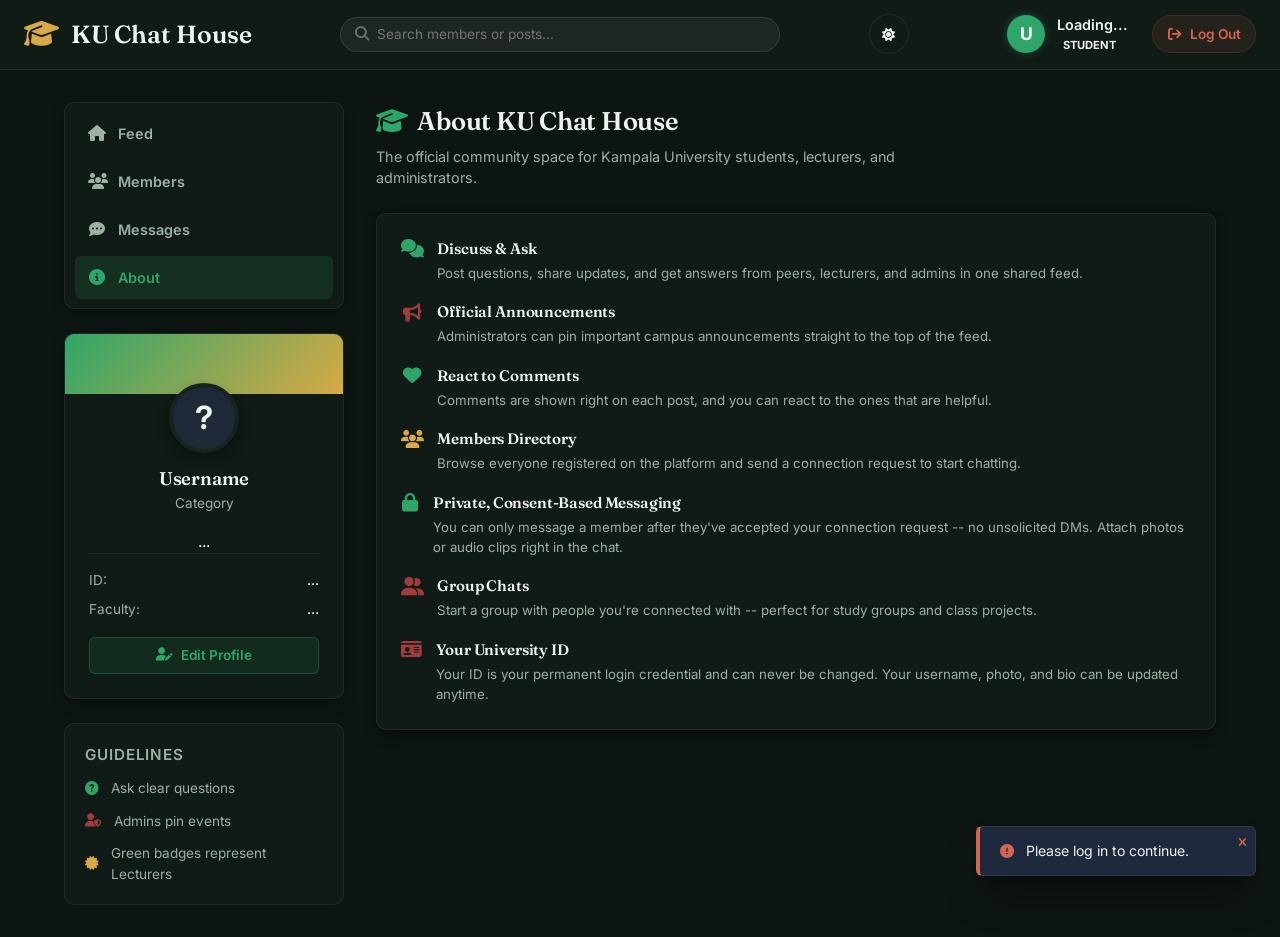
==== frontend/about.html @ 9f0d4322 "Add files via upload" ====
<!DOCTYPE html>
<html lang="en">
<head>
    <meta charset="UTF-8">
    <meta name="viewport" content="width=device-width, initial-scale=1.0">
    <title>KU Chat House - About</title>
    <!-- Google Fonts -->
    <link rel="preconnect" href="https://fonts.googleapis.com">
    <link rel="preconnect" href="https://fonts.gstatic.com" crossorigin>
    <link href="https://fonts.googleapis.com/css2?family=Inter:wght@300;400;500;600;700&family=Fraunces:opsz,wght@9..144,500;9..144,600;9..144,700&display=swap" rel="stylesheet">
    <!-- FontAwesome icons -->
    <link rel="stylesheet" href="https://cdnjs.cloudflare.com/ajax/libs/font-awesome/6.4.0/css/all.min.css">
    <!-- Style.css links -->
    <link rel="stylesheet" href="style.css">
</head>
<body class="feed-page" data-page="about">
    <!-- Navigation Bar -->
    <nav class="main-nav">
        <div class="nav-container">
            <div class="brand">
                <i class="fa-solid fa-graduation-cap"></i>
                <span>KU Chat House</span>
            </div>

            <div class="nav-search" id="nav-search">
                <i class="fa-solid fa-magnifying-glass"></i>
                <input type="text" id="global-search-input" placeholder="Search members or posts..."
                       oninput="handleGlobalSearchInput(event)"
                       onfocus="handleGlobalSearchFocus()">
                <button type="button" class="clear-search-btn" id="clear-search-btn" style="display:none;" onclick="clearGlobalSearch()" title="Clear search">
                    <i class="fa-solid fa-xmark"></i>
                </button>
                <div class="search-results-dropdown" id="search-results-dropdown"></div>
            </div>

            <button class="theme-toggle" id="theme-toggle" type="button" onclick="toggleTheme()" title="Toggle dark/light mode" aria-label="Toggle dark/light mode"><i class="fa-solid fa-moon"></i></button>

            <div class="nav-profile-menu">
                <div class="user-mini-profile clickable" onclick="openProfileModal()" title="Edit Profile">
                    <div class="user-avatar" id="nav-avatar">U</div>
                    <div class="user-meta-info">
                        <span class="user-name" id="nav-username">Loading...</span>
                        <span class="user-role-badge" id="nav-role">Student</span>
                    </div>
                </div>
                <button class="logout-btn" onclick="handleLogout()" title="Sign Out">
                    <i class="fa-solid fa-arrow-right-from-bracket"></i> <span>Log Out</span>
                </button>
            </div>
        </div>
    </nav>

    <!-- Main Content Layout -->
    <div class="app-layout">
        <aside class="sidebar">
            <nav class="sidebar-menu">
                <a href="/feed" class="sidebar-menu-item" data-page="feed">
                    <i class="fa-solid fa-house"></i> Feed
                </a>
                <a href="/members" class="sidebar-menu-item" data-page="members">
                    <i class="fa-solid fa-users"></i> Members
                </a>
                <a href="/messages" class="sidebar-menu-item" data-page="messages">
                    <i class="fa-solid fa-comment-dots"></i> Messages
                    <span class="badge-count" id="requests-badge" style="display:none;">0</span>
                </a>
                <a href="/about" class="sidebar-menu-item active" data-page="about">
                    <i class="fa-solid fa-circle-info"></i> About
                </a>
            </nav>

            <div class="profile-card">
                <div class="profile-header-glow"></div>
                <div class="profile-details">
                    <div class="profile-avatar-large clickable" id="sidebar-avatar" onclick="openProfileModal()" title="Edit Profile">?</div>
                    <h3 id="sidebar-username">Username</h3>
                    <p class="profile-role" id="sidebar-role">Category</p>
                    <p class="profile-bio" id="sidebar-bio">...</p>
                    
                    <hr class="sidebar-divider">
                    
                    <div class="profile-meta-list">
                        <div class="meta-item">
                            <span class="meta-label">ID:</span>
                            <span class="meta-val" id="sidebar-id">...</span>
                        </div>
                        <div class="meta-item">
                            <span class="meta-label">Faculty:</span>
                            <span class="meta-val" id="sidebar-faculty">...</span>
                        </div>
                    </div>

                    <button class="edit-profile-btn" onclick="openProfileModal()">
                        <i class="fa-solid fa-user-pen"></i> Edit Profile
                    </button>
                </div>
            </div>
            
            <div class="quick-links">
                <h4>Guidelines</h4>
                <ul>
                    <li><i class="fa-solid fa-circle-question text-indigo"></i> Ask clear questions</li>
                    <li><i class="fa-solid fa-user-shield text-amber"></i> Admins pin events</li>
                    <li><i class="fa-solid fa-certificate text-emerald"></i> Green badges represent Lecturers</li>
                </ul>
            </div>
        </aside>
        <main class="page-content">
            <div class="page-header">
                <div>
                    <h1><i class="fa-solid fa-graduation-cap text-indigo"></i> About KU Chat House</h1>
                    <p>The official community space for Kampala University students, lecturers, and administrators.</p>
                </div>
            </div>

            <div class="about-body page-panel">
                <div class="about-feature">
                    <i class="fa-solid fa-comments text-indigo"></i>
                    <div>
                        <h4>Discuss & Ask</h4>
                        <p>Post questions, share updates, and get answers from peers, lecturers, and admins in one shared feed.</p>
                    </div>
                </div>
                <div class="about-feature">
                    <i class="fa-solid fa-bullhorn text-amber"></i>
                    <div>
                        <h4>Official Announcements</h4>
                        <p>Administrators can pin important campus announcements straight to the top of the feed.</p>
                    </div>
                </div>
                <div class="about-feature">
                    <i class="fa-solid fa-heart text-indigo"></i>
                    <div>
                        <h4>React to Comments</h4>
                        <p>Comments are shown right on each post, and you can react to the ones that are helpful.</p>
                    </div>
                </div>
                <div class="about-feature">
                    <i class="fa-solid fa-users text-emerald"></i>
                    <div>
                        <h4>Members Directory</h4>
                        <p>Browse everyone registered on the platform and send a connection request to start chatting.</p>
                    </div>
                </div>
                <div class="about-feature">
                    <i class="fa-solid fa-lock text-indigo"></i>
                    <div>
                        <h4>Private, Consent-Based Messaging</h4>
                        <p>You can only message a member after they've accepted your connection request -- no unsolicited DMs. Attach photos or audio clips right in the chat.</p>
                    </div>
                </div>
                <div class="about-feature">
                    <i class="fa-solid fa-user-group text-amber"></i>
                    <div>
                        <h4>Group Chats</h4>
                        <p>Start a group with people you're connected with -- perfect for study groups and class projects.</p>
                    </div>
                </div>
                <div class="about-feature">
                    <i class="fa-solid fa-id-card text-amber"></i>
                    <div>
                        <h4>Your University ID</h4>
                        <p>Your ID is your permanent login credential and can never be changed. Your username, photo, and bio can be updated anytime.</p>
                    </div>
                </div>
            </div>
        </main>
    </div>

    <!-- Edit Profile Modal -->
    <div class="modal-overlay" id="profile-modal">
        <div class="modal-card scale-in">
            <div class="modal-header">
                <i class="fa-solid fa-user-pen modal-icon text-indigo"></i>
                <h2>Edit Profile</h2>
                <p>Update your display photo and username. Your University ID can never be changed.</p>
            </div>

            <form id="profile-form" onsubmit="handleSaveProfile(event)">
                <div class="profile-photo-edit">
                    <div class="profile-photo-edit-frame">
                        <img id="profile-photo-preview" src="" alt="Profile Photo" style="display:none;">
                        <div id="profile-photo-placeholder" class="profile-avatar-large">?</div>
                    </div>
                    <input type="file" id="profile-photo-input" accept="image/*" style="display:none;" onchange="handleAvatarFileSelected(event)">
                    <label for="profile-photo-input" class="upload-photo-btn">
                        <i class="fa-solid fa-camera"></i> Change Photo
                    </label>
                </div>

                <div class="input-group">
                    <label for="profile-username-input"><i class="fa-solid fa-user"></i> Username</label>
                    <input type="text" id="profile-username-input" placeholder="Your display name" required minlength="3">
                </div>

                <div class="input-group">
                    <label for="profile-bio-input">
                        <i class="fa-solid fa-pen-nib"></i> Bio
                        <span class="char-counter" id="profile-bio-count">0/280</span>
                    </label>
                    <textarea id="profile-bio-input" class="profile-bio-textarea" maxlength="280"
                              placeholder="Tell people a bit about yourself -- your interests, what you study, anything you'd like others to know."
                              oninput="handleBioInput(event)"></textarea>
                </div>

                <div class="input-group">
                    <label><i class="fa-solid fa-id-card"></i> University ID <span class="locked-tag"><i class="fa-solid fa-lock"></i> Locked</span></label>
                    <input type="text" id="profile-id-display" disabled>
                </div>

                <div class="modal-actions">
                    <button type="button" class="cancel-btn" onclick="closeProfileModal()">Cancel</button>
                    <button type="submit" class="submit-btn bg-indigo">Save Changes <i class="fa-solid fa-floppy-disk"></i></button>
                </div>
            </form>
        </div>
    </div>

    <!-- Toast Notifications Area -->
    <div id="toast-container" class="toast-container"></div>

    <!-- Script Import -->
    <script src="app.js"></script>
</body>
</html>
---- frontend/style.css ----
/* ==========================================================================
   KAMPALA UNIVERSITY CHAT HOUSE - CORE STYLES
   ========================================================================== */

:root {
    /* Dark theme -- "Campus at Dusk": grounded in the KU crest green + academic
       regalia colors (brass/gold for lecturers, maroon for administrators),
       rather than a generic indigo SaaS palette. */
    --bg-main: #0d1512;
    --bg-second: #131f19;
    --card-bg: rgba(19, 29, 24, 0.78);
    --card-hover: rgba(26, 39, 32, 0.88);
    --card-border: rgba(205, 224, 210, 0.08);
    --input-bg: rgba(13, 21, 18, 0.85);
    --input-border: rgba(205, 224, 210, 0.13);
    --input-focus: #2fa669;

    /* Typography Colors */
    --text-primary: #eef3ee;
    --text-secondary: #9db0a4;
    --text-muted: #67766d;

    /* Branding & Accent Colors */
    --primary: #2fa669;      /* crest green */
    --primary-hover: #268a57;
    --secondary: #d8a945;    /* brass / academic gold */

    /* Category Colors -- borrowed from academic regalia */
    --color-admin: #a23b3b;      /* Maroon -- doctoral / authority */
    --color-admin-bg: rgba(162, 59, 59, 0.14);
    --color-lecturer: #d8a945;   /* Brass -- PhD hood gold */
    --color-lecturer-bg: rgba(216, 169, 69, 0.14);
    --color-student: #5b8aa6;    /* Dusty denim -- student ID blue */
    --color-student-bg: rgba(91, 138, 166, 0.14);

    --danger: #d2664f;       /* warm rust, not stock red */
    --danger-bg: rgba(210, 102, 79, 0.14);

    --shadow-sm: 0 1px 2px 0 rgba(0, 0, 0, 0.18);
    --shadow-md: 0 6px 16px -4px rgba(4, 10, 7, 0.45), 0 2px 6px -2px rgba(4, 10, 7, 0.3);
    --shadow-lg: 0 24px 38px -12px rgba(2, 6, 4, 0.55), 0 8px 16px -6px rgba(2, 6, 4, 0.35);

    --radius-sm: 6px;
    --radius-md: 10px;
    --radius-lg: 16px;
    --transition: all 0.25s cubic-bezier(0.4, 0, 0.2, 1);

    /* Auth Page (light theme, matches KU registration form design) */
    --auth-bg: #eef2f0;
    --auth-card-bg: #ffffff;
    --auth-label: #3c1fdf;       /* Bold purple/indigo label color */
    --auth-title: #138542;       /* Green heading color */
    --auth-accent: #4caf50;      /* Green button color */
    --auth-accent-hover: #43a047;
    --auth-input-border: #dddddd;
    --auth-text: #1f2937;
    --auth-text-secondary: #6b7280;
}

/* ==========================================================================
   RESET & BASE STYLES
   ========================================================================== */
* {
    margin: 0;
    padding: 0;
    box-sizing: border-box;
}

body {
    font-family: 'Inter', sans-serif;
    background-color: var(--bg-main);
    color: var(--text-primary);
    line-height: 1.5;
    overflow-x: hidden;
    min-height: 100vh;
}

h1, h2, h3, h4, h5, h6 {
    font-family: 'Fraunces', serif;
    font-optical-sizing: auto;
    font-weight: 600;
    letter-spacing: -0.01em;
}

a {
    color: var(--secondary);
    text-decoration: none;
    transition: var(--transition);
}

a:hover {
    text-decoration: underline;
}

input, select, textarea {
    font-family: inherit;
    font-size: 0.95rem;
    color: var(--text-primary);
    background-color: var(--input-bg);
    border: 1px solid var(--input-border);
    border-radius: var(--radius-sm);
    padding: 0.75rem 1rem;
    outline: none;
    transition: var(--transition);
    width: 100%;
}

input:focus, select:focus, textarea:focus {
    border-color: var(--input-focus);
    box-shadow: 0 0 0 3px rgba(47, 166, 105, 0.25);
}

button {
    font-family: inherit;
    cursor: pointer;
    border: none;
    outline: none;
    transition: var(--transition);
}

/* Scrollbar customization */
::-webkit-scrollbar {
    width: 8px;
}
::-webkit-scrollbar-track {
    background: var(--bg-main);
}
::-webkit-scrollbar-thumb {
    background: #1b2921;
    border-radius: 4px;
}
::-webkit-scrollbar-thumb:hover {
    background: #334155;
}

/* Helper Utilities */
.text-indigo { color: #2fa669; }
.text-amber { color: #a23b3b; }
.text-emerald { color: #d8a945; }
.bg-indigo { background-color: var(--primary) !important; }
.bg-indigo:hover { background-color: var(--primary-hover) !important; }

/* ==========================================================================
   LANDING / AUTHENTICATION PAGE
   ========================================================================== */
.auth-page {
    display: flex;
    justify-content: center;
    align-items: center;
    padding: 2rem 1rem;
    position: relative;
    background-color: var(--auth-bg);

    /* Flip the shared theme variables to a light palette for this page only.
       Every component below (card, inputs, modal, text) reads these same
       variables, so overriding them here re-themes the whole page. */
    --bg-main: var(--auth-bg);
    --card-bg: var(--auth-card-bg);
    --card-border: #e6e9ee;
    --input-bg: #ffffff;
    --input-border: var(--auth-input-border);
    --text-primary: var(--auth-text);
    --text-secondary: var(--auth-text-secondary);
    --text-muted: #9aa1ac;
}

/* Gradient blobs are part of the dark feed theme -- hidden on the light auth page */
.auth-page .bg-gradient-blob {
    display: none;
}

.bg-gradient-blob {
    position: absolute;
    border-radius: 50%;
    filter: blur(100px);
    z-index: -1;
    opacity: 0.45;
}

.blob-1 {
    width: 400px;
    height: 400px;
    background: radial-gradient(circle, var(--primary) 0%, transparent 70%);
    top: -50px;
    left: -50px;
    animation: pulse 12s infinite alternate;
}

.blob-2 {
    width: 450px;
    height: 450px;
    background: radial-gradient(circle, var(--secondary) 0%, transparent 70%);
    bottom: -100px;
    right: -50px;
    animation: pulse 15s infinite alternate-reverse;
}

.blob-3 {
    width: 300px;
    height: 300px;
    background: radial-gradient(circle, #d2664f 0%, transparent 70%);
    top: 30%;
    left: 45%;
    animation: pulse 18s infinite alternate;
}

@keyframes pulse {
    0% { transform: scale(1) translate(0, 0); }
    100% { transform: scale(1.2) translate(30px, 50px); }
}

.auth-container {
    width: 100%;
    max-width: 680px;
    display: flex;
    flex-direction: column;
    gap: 2rem;
    z-index: 10;
    animation: slideUp 0.6s cubic-bezier(0.16, 1, 0.3, 1);
}

.auth-header {
    text-align: center;
}

.auth-header .logo {
    display: inline-flex;
    align-items: center;
    gap: 0.75rem;
    font-size: 1.4rem;
    font-weight: 700;
    font-family: 'Fraunces', serif;
    color: var(--auth-label);
    margin-bottom: 1rem;
}

.auth-header .logo i {
    color: var(--auth-accent);
    filter: none;
}

.auth-header h1 {
    font-size: 2rem;
    margin-bottom: 0.5rem;
    color: var(--auth-title);
    font-weight: 800;
}

.auth-header p {
    color: var(--text-secondary);
    max-width: 520px;
    margin: 0 auto;
    font-size: 0.95rem;
}

.auth-card {
    background: var(--card-bg);
    border: 1px solid var(--card-border);
    border-radius: var(--radius-lg);
    padding: 2.5rem;
    box-shadow: 0 10px 30px rgba(13, 21, 18, 0.08);
    position: relative;
    overflow: hidden;
}

/* Faint Kampala University logo watermark, sitting behind the form fields */
.auth-card::before {
    content: "";
    position: absolute;
    inset: 0;
    background-image: url('logo.png');
    background-repeat: no-repeat;
    background-position: center 58%;
    background-size: 72%;
    opacity: 0.13;
    pointer-events: none;
    z-index: 0;
}

.auth-tabs,
.auth-form {
    position: relative;
    z-index: 1;
}

.auth-tabs {
    display: flex;
    border-bottom: 2px solid #eef0f3;
    margin-bottom: 2rem;
    gap: 1.5rem;
}

.tab-btn {
    background: transparent;
    color: var(--text-secondary);
    font-size: 1.05rem;
    font-weight: 700;
    padding: 0.75rem 0.25rem;
    position: relative;
}

.tab-btn.active {
    color: var(--auth-title);
}

.tab-btn.active::after {
    content: '';
    position: absolute;
    bottom: -2px;
    left: 0;
    right: 0;
    height: 2px;
    background: var(--auth-accent);
    border-radius: 2px;
    box-shadow: none;
}

.auth-form {
    display: none;
    flex-direction: column;
    gap: 1.25rem;
}

.auth-form.active {
    display: flex;
}

.form-row {
    display: grid;
    grid-template-columns: 1fr 1fr;
    gap: 1.25rem;
}

@media (max-width: 600px) {
    .form-row {
        grid-template-columns: 1fr;
        gap: 1.25rem;
    }
    .auth-card {
        padding: 1.5rem;
    }
}

.input-group {
    display: flex;
    flex-direction: column;
    gap: 0.5rem;
    text-align: left;
}

.locked-tag {
    margin-left: auto;
    font-size: 0.65rem;
    font-weight: 700;
    color: var(--text-muted);
    background: rgba(255, 255, 255, 0.05);
    padding: 1px 6px;
    border-radius: 4px;
    text-transform: uppercase;
    letter-spacing: 0.03em;
}

.input-group label {
    font-size: 0.85rem;
    font-weight: 500;
    color: var(--text-secondary);
    display: flex;
    align-items: center;
    gap: 0.5rem;
}

.auth-page .input-group label {
    font-size: 0.75rem;
    font-weight: 800;
    text-transform: uppercase;
    letter-spacing: 0.03em;
    color: var(--auth-label);
}

.auth-page .input-group label i {
    display: none; /* Icons removed on the auth page to match the clean reference layout */
}

.input-group label i {
    font-size: 0.9rem;
    opacity: 0.8;
}

.password-wrapper {
    position: relative;
    width: 100%;
}

.password-wrapper input {
    padding-right: 2.75rem;
}

.toggle-password {
    position: absolute;
    right: 0.85rem;
    top: 50%;
    transform: translateY(-50%);
    background: transparent;
    color: var(--text-muted);
    font-size: 1.1rem;
}

.toggle-password:hover {
    color: var(--text-primary);
}

.submit-btn {
    background: linear-gradient(135deg, var(--primary) 0%, var(--secondary) 100%);
    color: var(--text-primary);
    font-size: 1rem;
    font-weight: 600;
    padding: 0.85rem 1.5rem;
    border-radius: var(--radius-sm);
    display: inline-flex;
    justify-content: center;
    align-items: center;
    gap: 0.75rem;
    margin-top: 0.5rem;
    box-shadow: 0 4px 12px rgba(47, 166, 105, 0.3);
}

.submit-btn:hover {
    transform: translateY(-2px);
    box-shadow: 0 6px 18px rgba(47, 166, 105, 0.45);
}

.submit-btn:disabled {
    opacity: 0.5;
    cursor: not-allowed;
    transform: none;
    box-shadow: none;
}

.auth-page .submit-btn {
    background: var(--auth-accent);
    text-transform: uppercase;
    letter-spacing: 0.03em;
    font-size: 0.95rem;
    box-shadow: 0 4px 12px rgba(77, 143, 90, 0.3);
}

.auth-page .submit-btn:hover {
    background: var(--auth-accent-hover);
    box-shadow: 0 6px 18px rgba(77, 143, 90, 0.4);
}

.auth-page input:focus,
.auth-page select:focus,
.auth-page textarea:focus {
    border-color: var(--auth-accent);
    box-shadow: 0 0 0 3px rgba(77, 143, 90, 0.15);
}

/* ==========================================================================
   EMAIL VERIFICATION MODAL
   ========================================================================== */
.modal-overlay {
    position: fixed;
    top: 0;
    left: 0;
    right: 0;
    bottom: 0;
    background: rgba(3, 8, 6, 0.85);
    backdrop-filter: blur(8px);
    display: none;
    justify-content: center;
    align-items: center;
    z-index: 1000;
}

.modal-overlay.active {
    display: flex;
}

.modal-card {
    background: #17241d;
    border: 1px solid var(--card-border);
    border-radius: var(--radius-lg);
    width: 100%;
    max-width: 440px;
    padding: 2.25rem;
    box-shadow: var(--shadow-lg);
    text-align: center;
}

.scale-in {
    animation: scaleIn 0.3s cubic-bezier(0.34, 1.56, 0.64, 1);
}

@keyframes scaleIn {
    0% { transform: scale(0.9); opacity: 0; }
    100% { transform: scale(1); opacity: 1; }
}

.modal-icon {
    font-size: 3rem;
    color: var(--secondary);
    margin-bottom: 1rem;
    filter: drop-shadow(0 0 10px rgba(216, 169, 69, 0.3));
}

.modal-header h2 {
    font-size: 1.5rem;
    margin-bottom: 0.5rem;
}

.modal-header p {
    color: var(--text-secondary);
    font-size: 0.9rem;
    margin-bottom: 1.75rem;
}

.verification-code-container {
    display: flex;
    justify-content: space-between;
    gap: 0.5rem;
    margin-bottom: 1.75rem;
}

.code-input {
    width: 48px;
    height: 54px;
    text-align: center;
    font-size: 1.5rem;
    font-weight: 700;
    border-radius: var(--radius-sm);
    background-color: var(--input-bg);
}

.modal-actions {
    margin-top: 1rem;
}

.cancel-btn {
    background: transparent;
    color: var(--text-secondary);
    font-size: 0.9rem;
    padding: 0.5rem 1rem;
}

.cancel-btn:hover {
    color: var(--text-primary);
}

/* Verification modal on the auth page follows the same light theme */
.auth-page .modal-card {
    background: var(--card-bg);
    border-color: var(--card-border);
    box-shadow: 0 20px 40px rgba(13, 21, 18, 0.15);
}

.auth-page .modal-icon {
    color: var(--auth-accent);
    filter: none;
}


/* ==========================================================================
   MAIN SOCIAL LAYOUT
   ========================================================================== */
.feed-page {
    background-color: var(--bg-main);
    display: flex;
    flex-direction: column;
}

.main-nav {
    background-color: rgba(19, 29, 24, 0.85);
    border-bottom: 1px solid var(--card-border);
    backdrop-filter: blur(12px);
    -webkit-backdrop-filter: blur(12px);
    position: sticky;
    top: 0;
    z-index: 100;
}

.nav-container {
    max-width: 1300px;
    margin: 0 auto;
    padding: 0.85rem 1.5rem;
    display: flex;
    justify-content: space-between;
    align-items: center;
    gap: 1.5rem;
}

.main-nav .brand {
    display: flex;
    align-items: center;
    gap: 0.75rem;
    font-family: 'Fraunces', serif;
    font-weight: 600;
    font-size: 1.55rem;
    flex-shrink: 0;
}

.main-nav .brand i {
    color: var(--secondary);
    font-size: 1.75rem;
}

.nav-profile-menu {
    display: flex;
    align-items: center;
    gap: 1.5rem;
    flex-shrink: 0;
}

.user-mini-profile {
    display: flex;
    align-items: center;
    gap: 0.75rem;
}

.user-avatar {
    width: 38px;
    height: 38px;
    background-color: var(--primary);
    color: white;
    font-weight: 700;
    border-radius: 50%;
    display: flex;
    justify-content: center;
    align-items: center;
    text-transform: uppercase;
    font-size: 1.1rem;
    box-shadow: 0 0 8px rgba(47, 166, 105, 0.4);
}

.user-meta-info {
    display: flex;
    flex-direction: column;
}

.user-name {
    font-size: 0.9rem;
    font-weight: 600;
}

.user-role-badge {
    font-size: 0.7rem;
    font-weight: 700;
    padding: 1px 6px;
    border-radius: 4px;
    width: fit-content;
    text-transform: uppercase;
    margin-top: 1px;
}

/* Logout Button -- icon + text label so its purpose is unambiguous */
.logout-btn {
    background-color: rgba(210, 102, 79, 0.1);
    color: #d2664f;
    border: 1px solid rgba(210, 102, 79, 0.15);
    height: 38px;
    padding: 0 0.9rem;
    border-radius: 20px;
    display: flex;
    justify-content: center;
    align-items: center;
    gap: 0.5rem;
    font-size: 0.85rem;
    font-weight: 600;
}

.logout-btn span {
    white-space: nowrap;
}

.logout-btn:hover {
    background-color: #d2664f;
    color: white;
    box-shadow: 0 0 10px rgba(210, 102, 79, 0.4);
}

@media (max-width: 640px) {
    .logout-btn span { display: none; }
    .logout-btn { width: 38px; padding: 0; border-radius: 50%; }
}

/* App Core Layout */
.app-layout {
    max-width: 1200px;
    margin: 2rem auto;
    padding: 0 1.5rem;
    display: grid;
    grid-template-columns: 280px 1fr;
    gap: 2rem;
    width: 100%;
}

@media (max-width: 900px) {
    .app-layout {
        grid-template-columns: 1fr;
    }
    .sidebar {
        display: none; /* Hide sidebar on mobile/tablet to save space */
    }
}

/* Sidebar Styles */
.sidebar {
    display: flex;
    flex-direction: column;
    gap: 1.5rem;
    position: sticky;
    top: 5rem;
    height: fit-content;
}

.sidebar-menu {
    display: flex;
    flex-direction: column;
    gap: 0.35rem;
    background: var(--card-bg);
    border: 1px solid var(--card-border);
    border-radius: var(--radius-md);
    padding: 0.6rem;
    box-shadow: var(--shadow-md);
}

.sidebar-menu-item {
    display: flex;
    align-items: center;
    gap: 0.75rem;
    padding: 0.65rem 0.85rem;
    border-radius: var(--radius-sm);
    color: var(--text-secondary);
    font-size: 0.9rem;
    font-weight: 600;
    background: transparent;
    position: relative;
}

.sidebar-menu-item i {
    width: 18px;
    text-align: center;
    font-size: 1rem;
}

.sidebar-menu-item:hover {
    background: rgba(255, 255, 255, 0.05);
    color: var(--text-primary);
}

.sidebar-menu-item.active {
    background: rgba(47, 166, 105, 0.15);
    color: var(--primary);
}

.badge-count {
    margin-left: auto;
    background: #d2664f;
    color: white;
    font-size: 0.65rem;
    font-weight: 700;
    min-width: 18px;
    height: 18px;
    padding: 0 5px;
    border-radius: 10px;
    display: inline-flex;
    justify-content: center;
    align-items: center;
}

.profile-card {
    background: var(--card-bg);
    border: 1px solid var(--card-border);
    border-radius: var(--radius-md);
    overflow: hidden;
    position: relative;
    box-shadow: var(--shadow-md);
}

.profile-header-glow {
    height: 60px;
    background: linear-gradient(135deg, var(--primary) 0%, var(--secondary) 100%);
}

.profile-details {
    padding: 1.5rem;
    display: flex;
    flex-direction: column;
    align-items: center;
    position: relative;
    margin-top: -35px;
}

.profile-avatar-large {
    width: 70px;
    height: 70px;
    border-radius: 50%;
    background-color: #1f2937;
    border: 4px solid #17241d;
    display: flex;
    justify-content: center;
    align-items: center;
    font-size: 2rem;
    font-weight: 700;
    text-transform: uppercase;
    color: var(--text-primary);
    box-shadow: var(--shadow-md);
}

.profile-details h3 {
    margin-top: 0.75rem;
    font-size: 1.15rem;
}

.profile-role {
    font-size: 0.85rem;
    color: var(--text-secondary);
    margin-bottom: 1rem;
}

.sidebar-divider {
    width: 100%;
    border: none;
    border-top: 1px solid rgba(255, 255, 255, 0.05);
    margin-bottom: 1rem;
}

.profile-meta-list {
    width: 100%;
    display: flex;
    flex-direction: column;
    gap: 0.5rem;
}

.meta-item {
    display: flex;
    justify-content: space-between;
    font-size: 0.85rem;
}

.meta-label {
    color: var(--text-secondary);
}

.meta-val {
    font-weight: 500;
    text-align: right;
    max-width: 160px;
    word-break: break-all;
}

.quick-links {
    background: var(--card-bg);
    border: 1px solid var(--card-border);
    border-radius: var(--radius-md);
    padding: 1.25rem;
}

.quick-links h4 {
    font-size: 0.95rem;
    margin-bottom: 0.75rem;
    text-transform: uppercase;
    letter-spacing: 0.06em;
    font-family: 'Inter', sans-serif;
    color: var(--text-secondary);
}

.quick-links ul {
    list-style: none;
    display: flex;
    flex-direction: column;
    gap: 0.75rem;
}

.quick-links li {
    font-size: 0.85rem;
    display: flex;
    align-items: center;
    gap: 0.75rem;
    color: var(--text-secondary);
}


/* ==========================================================================
   FEED AREA & POSTS CREATOR
   ========================================================================== */
.feed-content {
    display: flex;
    flex-direction: column;
    gap: 1.5rem;
}

.create-post-card {
    background: var(--card-bg);
    border: 1px solid var(--card-border);
    border-radius: var(--radius-md);
    padding: 1.5rem;
    box-shadow: var(--shadow-md);
}

.create-post-header {
    display: flex;
    align-items: center;
    gap: 0.75rem;
    margin-bottom: 1rem;
}

.mini-avatar {
    width: 32px;
    height: 32px;
    border-radius: 50%;
    background-color: var(--secondary);
    color: white;
    font-weight: 700;
    display: flex;
    justify-content: center;
    align-items: center;
    text-transform: uppercase;
    font-size: 0.9rem;
}

.create-post-header h3 {
    font-size: 1rem;
    color: var(--text-secondary);
}

.textarea-wrapper {
    margin-bottom: 1rem;
}

.textarea-wrapper textarea {
    min-height: 100px;
    resize: vertical;
    width: 100%;
}

.create-post-actions {
    display: flex;
    justify-content: space-between;
    align-items: center;
    flex-wrap: wrap;
    gap: 1rem;
}

.admin-announcement-toggle {
    display: flex;
    align-items: center;
    gap: 0.75rem;
}

.switch-container {
    position: relative;
    display: inline-block;
    width: 44px;
    height: 22px;
}

.switch-container input {
    opacity: 0;
    width: 0;
    height: 0;
}

.switch-slider {
    position: absolute;
    cursor: pointer;
    top: 0;
    left: 0;
    right: 0;
    bottom: 0;
    background-color: #374151;
    transition: .4s;
    border-radius: 22px;
}

.switch-slider:before {
    position: absolute;
    content: "";
    height: 16px;
    width: 16px;
    left: 3px;
    bottom: 3px;
    background-color: white;
    transition: .4s;
    border-radius: 50%;
}

.switch-container input:checked + .switch-slider {
    background-color: var(--color-admin);
}

.switch-container input:checked + .switch-slider:before {
    transform: translateX(22px);
}

.toggle-label {
    font-size: 0.85rem;
    font-weight: 500;
    color: var(--text-secondary);
}

.post-submit-btn {
    background: linear-gradient(135deg, var(--primary) 0%, var(--secondary) 100%);
    color: white;
    padding: 0.6rem 1.25rem;
    border-radius: var(--radius-sm);
    font-weight: 600;
    font-size: 0.9rem;
    display: inline-flex;
    align-items: center;
    gap: 0.5rem;
    box-shadow: 0 4px 10px rgba(47, 166, 105, 0.2);
}

.post-submit-btn:hover {
    transform: translateY(-1px);
    box-shadow: 0 6px 14px rgba(47, 166, 105, 0.35);
}

/* Feed Headers */
.announcements-section-header {
    display: flex;
    align-items: center;
    gap: 0.75rem;
    margin-top: 1rem;
    font-size: 1.1rem;
    border-bottom: 2px solid rgba(162, 59, 59, 0.2);
    padding-bottom: 0.5rem;
}

.feed-header-title {
    display: flex;
    justify-content: space-between;
    align-items: center;
    margin-top: 1rem;
    border-bottom: 1px solid rgba(255, 255, 255, 0.05);
    padding-bottom: 0.5rem;
}

.feed-header-title h2 {
    font-size: 1.25rem;
}

.refresh-feed-btn {
    background: transparent;
    color: var(--text-secondary);
    font-size: 1.1rem;
    width: 32px;
    height: 32px;
    border-radius: 50%;
    display: flex;
    justify-content: center;
    align-items: center;
}

.refresh-feed-btn:hover {
    background-color: rgba(255, 255, 255, 0.05);
    color: var(--text-primary);
}


/* ==========================================================================
   FEED POST ITEMS
   ========================================================================== */
.post-item {
    background: var(--card-bg);
    border: 1px solid var(--card-border);
    border-radius: var(--radius-md);
    padding: 1.5rem;
    box-shadow: var(--shadow-md);
    display: flex;
    flex-direction: column;
    gap: 1rem;
    position: relative;
    transition: var(--transition);
}

.post-item:hover {
    border-color: rgba(255, 255, 255, 0.1);
    background: var(--card-hover);
}

/* Announcement specific style overrides -- the signature "pinned to the
   board" treatment: a brass pushpin, a faint tilt, and a lifted shadow, as
   if the card were physically tacked up rather than just flagged by color. */
.post-item.announcement-post {
    border: 1px solid rgba(216, 169, 69, 0.3);
    background: linear-gradient(165deg, rgba(216, 169, 69, 0.08) 0%, var(--card-bg) 55%);
    transform: rotate(-0.5deg);
    box-shadow: var(--shadow-lg);
    margin-top: 4px;
}

.post-item.announcement-post:hover {
    background: linear-gradient(165deg, rgba(216, 169, 69, 0.12) 0%, var(--card-hover) 55%);
    transform: rotate(-0.5deg) translateY(-3px);
}

.post-item.announcement-post::before {
    content: '';
    position: absolute;
    top: -8px;
    left: 30px;
    width: 15px;
    height: 15px;
    border-radius: 50%;
    background: radial-gradient(circle at 34% 30%, #f4dd9e 0%, var(--secondary) 55%, #9c7a2c 100%);
    box-shadow: 0 3px 5px rgba(2, 6, 4, 0.5), inset 0 -1px 2px rgba(0, 0, 0, 0.25);
    border: 1px solid rgba(255, 255, 255, 0.3);
    z-index: 2;
}

.post-meta-header {
    display: flex;
    justify-content: space-between;
    align-items: flex-start;
}

.author-info-block {
    display: flex;
    align-items: center;
    gap: 0.75rem;
}

.author-details {
    display: flex;
    flex-direction: column;
}

.author-name-row {
    display: flex;
    align-items: center;
    gap: 0.5rem;
    flex-wrap: wrap;
}

.author-username {
    font-weight: 600;
    font-size: 0.95rem;
}

/* Styled category badges */
.badge-role {
    font-size: 0.65rem;
    font-weight: 700;
    padding: 2px 8px;
    border-radius: 20px;
    text-transform: uppercase;
    letter-spacing: 0.02em;
    display: inline-flex;
    align-items: center;
    gap: 0.25rem;
}

.badge-role.role-student {
    background-color: var(--color-student-bg);
    color: var(--color-student);
    border: 1px solid rgba(91, 138, 166, 0.15);
}

.badge-role.role-lecturer {
    background-color: var(--color-lecturer-bg);
    color: var(--color-lecturer);
    border: 1px solid rgba(216, 169, 69, 0.15);
}

.badge-role.role-admin,
.badge-role.role-administrator {
    background-color: var(--color-admin-bg);
    color: var(--color-admin);
    border: 1px solid rgba(162, 59, 59, 0.15);
}

.post-subtext {
    font-size: 0.75rem;
    color: var(--text-muted);
}

/* Post content text area */
.post-body-content {
    font-size: 0.95rem;
    color: var(--text-primary);
    white-space: pre-wrap;
    word-break: break-word;
}

/* Action Controls (Edit, Delete, Pin indicator) */
.post-action-controls {
    display: flex;
    align-items: center;
    gap: 0.5rem;
}

.btn-icon-action {
    background: transparent;
    color: var(--text-muted);
    font-size: 0.9rem;
    width: 28px;
    height: 28px;
    border-radius: 50%;
    display: flex;
    justify-content: center;
    align-items: center;
}

.btn-icon-action:hover {
    background-color: rgba(255, 255, 255, 0.05);
}

.btn-icon-action.edit-action:hover {
    color: var(--secondary);
}

.btn-icon-action.delete-action:hover {
    color: #d2664f;
}

.pinned-badge {
    background: rgba(216, 169, 69, 0.14);
    color: var(--secondary);
    font-size: 0.75rem;
    font-weight: 600;
    padding: 2px 8px;
    border-radius: 4px;
    display: flex;
    align-items: center;
    gap: 0.35rem;
}

/* Post Interaction Footer */
.post-footer-actions {
    border-top: 1px solid rgba(255, 255, 255, 0.04);
    padding-top: 0.75rem;
    display: flex;
    justify-content: space-between;
    align-items: center;
}

.comment-toggle-btn {
    background: transparent;
    color: var(--text-secondary);
    font-size: 0.85rem;
    font-weight: 500;
    display: flex;
    align-items: center;
    gap: 0.5rem;
}

.comment-toggle-btn:hover {
    color: var(--text-primary);
}

.announcement-warning-tag {
    font-size: 0.75rem;
    color: var(--text-muted);
    font-style: italic;
    display: flex;
    align-items: center;
    gap: 0.35rem;
}


/* ==========================================================================
   COMMENTS SECTION
   ========================================================================== */
.post-comments-section {
    display: none;
    border-top: 1px solid rgba(255, 255, 255, 0.04);
    padding-top: 1rem;
    flex-direction: column;
    gap: 1rem;
}

.post-comments-section.active {
    display: flex;
}

/* Comment Input Box */
.comment-submit-form {
    display: flex;
    gap: 0.75rem;
    align-items: center;
}

.comment-submit-form input {
    background-color: var(--input-bg);
    border-radius: 20px;
    padding: 0.5rem 1rem;
    font-size: 0.85rem;
}

.comment-send-btn {
    background-color: var(--primary);
    color: white;
    width: 32px;
    height: 32px;
    border-radius: 50%;
    display: flex;
    justify-content: center;
    align-items: center;
    font-size: 0.85rem;
    flex-shrink: 0;
}

.comment-send-btn:hover {
    background-color: var(--primary-hover);
    transform: scale(1.05);
}

.comments-list-box {
    display: flex;
    flex-direction: column;
    gap: 1rem;
}

/* Comment Item */
.comment-item {
    background: rgba(0, 0, 0, 0.12);
    border: 1px solid rgba(255, 255, 255, 0.02);
    border-radius: var(--radius-sm);
    padding: 0.85rem 1rem;
    display: flex;
    flex-direction: column;
    gap: 0.5rem;
}

/* Highlight verified responses (by Lecturers or Admins) to stand out like Quora */
.comment-item.verified-response {
    border-left: 2.5px solid var(--color-lecturer);
    background: linear-gradient(90deg, rgba(216, 169, 69, 0.02) 0%, rgba(0, 0, 0, 0.12) 100%);
}

.comment-item.admin-verified-response {
    border-left: 2.5px solid var(--color-admin);
    background: linear-gradient(90deg, rgba(162, 59, 59, 0.02) 0%, rgba(0, 0, 0, 0.12) 100%);
}

.comment-meta {
    display: flex;
    justify-content: space-between;
    align-items: center;
    font-size: 0.8rem;
}

.comment-author-name {
    font-weight: 600;
}

.comment-text {
    font-size: 0.88rem;
    color: var(--text-primary);
    word-break: break-word;
}

/* Reply toggle triggers */
.comment-reply-action-bar {
    display: flex;
    gap: 1rem;
    align-items: center;
}

.comment-reply-btn {
    background: transparent;
    color: var(--text-muted);
    font-size: 0.75rem;
    font-weight: 600;
    display: inline-flex;
    align-items: center;
    gap: 0.25rem;
}

.comment-reply-btn:hover {
    color: var(--text-secondary);
}

.expert-badge-helper {
    font-size: 0.65rem;
    font-weight: 700;
    display: inline-flex;
    align-items: center;
    gap: 0.25rem;
    text-transform: uppercase;
}


/* ==========================================================================
   NESTED REPLIES (Comments under Comments)
   ========================================================================== */
.replies-nested-section {
    margin-left: 1.5rem;
    padding-left: 0.75rem;
    border-left: 1px dashed rgba(255, 255, 255, 0.08);
    display: flex;
    flex-direction: column;
    gap: 0.75rem;
    margin-top: 0.5rem;
}

/* Reply Input Box */
.reply-submit-form {
    display: none;
    gap: 0.5rem;
    align-items: center;
    margin-left: 1.5rem;
    margin-top: 0.25rem;
}

.reply-submit-form.active {
    display: flex;
}

.reply-submit-form input {
    background-color: var(--input-bg);
    border-radius: 20px;
    padding: 0.4rem 0.85rem;
    font-size: 0.8rem;
}

.reply-send-btn {
    background-color: var(--secondary);
    color: white;
    width: 28px;
    height: 28px;
    border-radius: 50%;
    display: flex;
    justify-content: center;
    align-items: center;
    font-size: 0.75rem;
    flex-shrink: 0;
}

.reply-send-btn:hover {
    filter: brightness(1.1);
}

/* Single Reply Card */
.reply-item {
    background: rgba(255, 255, 255, 0.02);
    border-radius: var(--radius-sm);
    padding: 0.65rem 0.85rem;
    display: flex;
    flex-direction: column;
    gap: 0.35rem;
}

/* Lecturers and Admin replies are highlighted too */
.reply-item.verified-response {
    border-left: 2px solid var(--color-lecturer);
}
.reply-item.admin-verified-response {
    border-left: 2px solid var(--color-admin);
}

.reply-meta {
    display: flex;
    justify-content: space-between;
    font-size: 0.75rem;
}

.reply-author {
    font-weight: 600;
}

.reply-text {
    font-size: 0.82rem;
    color: var(--text-primary);
    word-break: break-word;
}

/* Loading animations & empty feeds */
.feed-loading {
    display: flex;
    flex-direction: column;
    align-items: center;
    justify-content: center;
    padding: 3rem 0;
    gap: 0.75rem;
    color: var(--text-secondary);
}

.feed-loading i {
    font-size: 2rem;
    color: var(--secondary);
}

.empty-feed-card {
    background: var(--card-bg);
    border: 1px dashed rgba(255, 255, 255, 0.05);
    border-radius: var(--radius-md);
    padding: 3rem;
    text-align: center;
    color: var(--text-secondary);
}

.empty-feed-card i {
    font-size: 2.5rem;
    color: var(--text-muted);
    margin-bottom: 1rem;
}


/* ==========================================================================
   TOAST NOTIFICATION COMPONENT
   ========================================================================== */
.toast-container {
    position: fixed;
    bottom: 1.5rem;
    right: 1.5rem;
    display: flex;
    flex-direction: column;
    gap: 0.75rem;
    z-index: 9999;
}

.toast {
    background: #1f293d;
    border: 1px solid rgba(255, 255, 255, 0.08);
    border-radius: var(--radius-sm);
    padding: 0.85rem 1.25rem;
    color: var(--text-primary);
    font-size: 0.88rem;
    box-shadow: var(--shadow-lg);
    display: flex;
    align-items: center;
    gap: 0.75rem;
    min-width: 280px;
    max-width: 400px;
    animation: toastIn 0.3s cubic-bezier(0.175, 0.885, 0.32, 1.275);
    position: relative;
    overflow: hidden;
}

.toast.toast-success {
    border-left: 4px solid var(--color-lecturer);
}
.toast.toast-success i {
    color: var(--color-lecturer);
}

.toast.toast-error {
    border-left: 4px solid #d2664f;
}
.toast.toast-error i {
    color: #d2664f;
}

.toast.toast-info {
    border-left: 4px solid var(--secondary);
}
.toast.toast-info i {
    color: var(--secondary);
}

@keyframes toastIn {
    0% { transform: translateY(20px); opacity: 0; }
    100% { transform: translateY(0); opacity: 1; }
}

.toast-close-btn {
    position: absolute;
    right: 0.5rem;
    top: 0.5rem;
    background: transparent;
    color: var(--text-muted);
    font-size: 0.75rem;
}

.toast-close-btn:hover {
    color: var(--text-primary);
}


/* ==========================================================================
   DEVELOPMENT SANDBOX: SIMULATED GMAIL BOX
   ========================================================================== */
.simulation-mailbox {
    position: fixed;
    bottom: 0;
    right: 5rem;
    width: 320px;
    background: #1b2921;
    border: 1px solid #475569;
    border-bottom: none;
    border-top-left-radius: 8px;
    border-top-right-radius: 8px;
    z-index: 1050;
    box-shadow: 0 -4px 15px rgba(0,0,0,0.4);
    display: flex;
    flex-direction: column;
    transition: max-height 0.3s ease;
    max-height: 40px; /* Collapsed by default */
}

.simulation-mailbox.expanded {
    max-height: 280px; /* Expanded state */
}

.mailbox-header {
    height: 40px;
    padding: 0 1rem;
    display: flex;
    justify-content: space-between;
    align-items: center;
    cursor: pointer;
    background: #0d1512;
    border-top-left-radius: 8px;
    border-top-right-radius: 8px;
    font-size: 0.8rem;
    font-weight: 600;
}

.mailbox-header i.fa-bug {
    color: #d2664f;
}

.mailbox-header button {
    background: transparent;
    color: var(--text-secondary);
}

.mailbox-body {
    flex: 1;
    overflow-y: auto;
    padding: 0.75rem;
    background: #1b2921;
    display: flex;
    flex-direction: column;
    gap: 0.5rem;
}

.no-messages {
    color: var(--text-muted);
    font-size: 0.75rem;
    text-align: center;
    margin-top: 1rem;
}

.mailbox-msg {
    background: #0d1512;
    border: 1px solid rgba(255, 255, 255, 0.05);
    border-radius: 4px;
    padding: 0.5rem;
    animation: slideUp 0.3s ease;
}

.mailbox-msg-title {
    font-weight: 700;
    color: var(--secondary);
    font-size: 0.75rem;
    margin-bottom: 2px;
}

.mailbox-msg-body {
    font-size: 0.72rem;
    color: var(--text-primary);
}

.verification-highlight-code {
    background: rgba(210, 102, 79, 0.15);
    color: #d8a945;
    padding: 1px 4px;
    border-radius: 3px;
    font-family: monospace;
    font-weight: 700;
    font-size: 0.8rem;
}


/* ==========================================================================
   FORM & TRANSITION ANIMATIONS
   ========================================================================== */
@keyframes slideUp {
    0% { transform: translateY(15px); opacity: 0; }
    100% { transform: translateY(0); opacity: 1; }
}

@keyframes fade-in {
    0% { opacity: 0; }
    100% { opacity: 1; }
}

/* ==========================================================================
   PROFILE PHOTOS ("DP") -- shown inside existing avatar containers
   ========================================================================== */
.user-avatar,
.profile-avatar-large,
.mini-avatar {
    overflow: hidden;
}

.user-avatar img,
.profile-avatar-large img,
.mini-avatar img {
    width: 100%;
    height: 100%;
    object-fit: cover;
    border-radius: 50%;
    display: block;
}

.user-avatar.has-photo,
.profile-avatar-large.has-photo,
.mini-avatar.has-photo {
    background-color: transparent;
    box-shadow: none;
}

.clickable {
    cursor: pointer;
    transition: var(--transition);
}

.user-mini-profile.clickable:hover {
    opacity: 0.85;
}

.profile-avatar-large.clickable:hover {
    box-shadow: 0 0 0 3px var(--primary);
}

/* Edit Profile button in sidebar */
.edit-profile-btn {
    margin-top: 1.1rem;
    width: 100%;
    background: rgba(47, 166, 105, 0.12);
    color: var(--primary);
    border: 1px solid rgba(47, 166, 105, 0.3);
    font-size: 0.85rem;
    font-weight: 600;
    padding: 0.6rem 1rem;
    border-radius: var(--radius-sm);
    display: inline-flex;
    justify-content: center;
    align-items: center;
    gap: 0.5rem;
}

.edit-profile-btn:hover {
    background-color: var(--primary);
    color: white;
}

/* ==========================================================================
   EDIT PROFILE MODAL -- photo upload + username change (ID is locked)
   ========================================================================== */
.profile-photo-edit {
    display: flex;
    flex-direction: column;
    align-items: center;
    gap: 0.85rem;
    margin-bottom: 1.5rem;
}

.profile-photo-edit-frame {
    position: relative;
    width: 90px;
    height: 90px;
}

.profile-photo-edit-frame .profile-avatar-large,
.profile-photo-edit-frame img {
    width: 90px;
    height: 90px;
}

.profile-photo-edit-frame img {
    border-radius: 50%;
    object-fit: cover;
    border: 4px solid #17241d;
    box-shadow: var(--shadow-md);
}

.upload-photo-btn {
    background: rgba(255, 255, 255, 0.06);
    color: var(--text-primary);
    border: 1px solid var(--input-border);
    font-size: 0.8rem;
    font-weight: 600;
    padding: 0.5rem 1rem;
    border-radius: var(--radius-sm);
    display: inline-flex;
    align-items: center;
    gap: 0.5rem;
    cursor: pointer;
}

.upload-photo-btn:hover {
    background: rgba(255, 255, 255, 0.12);
}

#profile-form {
    display: flex;
    flex-direction: column;
    gap: 1.1rem;
}

#profile-id-display {
    color: var(--text-muted);
    cursor: not-allowed;
    opacity: 0.75;
}

/* ==========================================================================
   POST MEDIA -- attaching & displaying photos / audio clips
   ========================================================================== */
.create-post-actions-left {
    display: flex;
    align-items: center;
    gap: 1rem;
    flex-wrap: wrap;
}

.attach-media-btn {
    background: rgba(255, 255, 255, 0.06);
    color: var(--text-secondary);
    border: 1px solid var(--input-border);
    font-size: 0.85rem;
    font-weight: 500;
    padding: 0.5rem 0.9rem;
    border-radius: var(--radius-sm);
    display: inline-flex;
    align-items: center;
    gap: 0.5rem;
    cursor: pointer;
}

.attach-media-btn:hover {
    background: rgba(255, 255, 255, 0.12);
    color: var(--text-primary);
}

.post-media-preview {
    align-items: center;
    gap: 0.75rem;
    padding: 0.6rem 0.85rem;
    background: rgba(255, 255, 255, 0.03);
    border: 1px solid var(--input-border);
    border-radius: var(--radius-sm);
    margin-bottom: 1rem;
    flex-wrap: wrap;
}

.post-media-preview img.post-media-image-preview {
    width: 56px;
    height: 56px;
    object-fit: cover;
    border-radius: var(--radius-sm);
}

.post-media-preview audio {
    height: 36px;
    max-width: 240px;
}

.media-file-name {
    font-size: 0.8rem;
    color: var(--text-secondary);
    overflow: hidden;
    text-overflow: ellipsis;
    white-space: nowrap;
    max-width: 220px;
}

.clear-media-btn {
    margin-left: auto;
    background: rgba(210, 102, 79, 0.1);
    color: #d2664f;
    width: 26px;
    height: 26px;
    border-radius: 50%;
    display: flex;
    justify-content: center;
    align-items: center;
    font-size: 0.8rem;
}

.clear-media-btn:hover {
    background-color: #d2664f;
    color: white;
}

/* Media attached to a published post */
.post-media-wrap {
    border-radius: var(--radius-md);
    overflow: hidden;
}

.post-media-image {
    width: 100%;
    max-height: 480px;
    object-fit: cover;
    display: block;
    border-radius: var(--radius-md);
    border: 1px solid var(--card-border);
}

.post-media-audio {
    width: 100%;
    height: 42px;
}

/* ==========================================================================
   GLOBAL SEARCH BAR (nav)
   ========================================================================== */
.nav-search {
    position: relative;
    flex: 1;
    max-width: 440px;
    display: flex;
    align-items: center;
}

.nav-search > i {
    position: absolute;
    left: 0.9rem;
    color: var(--text-muted);
    font-size: 0.9rem;
    pointer-events: none;
}

.nav-search input {
    width: 100%;
    padding: 0.55rem 2.25rem 0.55rem 2.25rem;
    border-radius: 20px;
    background: rgba(255, 255, 255, 0.05);
    border: 1px solid var(--input-border);
    font-size: 0.85rem;
    color: var(--text-primary);
}

.nav-search input:focus {
    background: rgba(255, 255, 255, 0.08);
    border-color: var(--primary);
}

.clear-search-btn {
    position: absolute;
    right: 0.7rem;
    color: var(--text-muted);
    width: 20px;
    height: 20px;
    border-radius: 50%;
    display: flex;
    justify-content: center;
    align-items: center;
    font-size: 0.75rem;
}

.clear-search-btn:hover {
    background: rgba(255, 255, 255, 0.1);
    color: var(--text-primary);
}

.search-results-dropdown {
    display: none;
    position: absolute;
    top: calc(100% + 8px);
    left: 0;
    right: 0;
    background: #17241d;
    border: 1px solid var(--card-border);
    border-radius: var(--radius-md);
    box-shadow: var(--shadow-lg);
    max-height: 420px;
    overflow-y: auto;
    z-index: 200;
    padding: 0.5rem;
}

.search-results-dropdown.active {
    display: block;
}

.search-section-label {
    font-size: 0.68rem;
    font-weight: 700;
    text-transform: uppercase;
    letter-spacing: 0.05em;
    color: var(--text-muted);
    padding: 0.5rem 0.6rem 0.35rem;
}

.search-result-row {
    display: flex;
    align-items: center;
    gap: 0.65rem;
    padding: 0.5rem 0.6rem;
    border-radius: var(--radius-sm);
    cursor: pointer;
}

.search-result-row:hover {
    background: rgba(255, 255, 255, 0.06);
}

.search-empty {
    padding: 1.25rem 0.75rem;
    text-align: center;
    color: var(--text-muted);
    font-size: 0.85rem;
}

@media (max-width: 900px) {
    .nav-search { display: none; }
}

/* ==========================================================================
   WIDE MODALS (Members / Messages) + shared modal helper classes
   ========================================================================== */
.modal-card-wide {
    max-width: 760px;
    text-align: left;
}

.modal-header-left {
    text-align: left;
    position: relative;
}

.modal-close-x {
    position: absolute;
    top: -0.25rem;
    right: -0.25rem;
    width: 32px;
    height: 32px;
    border-radius: 50%;
    background: rgba(255, 255, 255, 0.06);
    color: var(--text-secondary);
    display: flex;
    justify-content: center;
    align-items: center;
}

.modal-close-x:hover {
    background: rgba(255, 255, 255, 0.12);
    color: var(--text-primary);
}

/* ==========================================================================
   ABOUT MODAL
   ========================================================================== */
.about-body {
    display: flex;
    flex-direction: column;
    gap: 1.1rem;
    text-align: left;
    margin-bottom: 1.5rem;
}

.about-feature {
    display: flex;
    gap: 0.9rem;
    align-items: flex-start;
}

.about-feature i {
    font-size: 1.15rem;
    margin-top: 0.15rem;
    width: 22px;
    text-align: center;
}

.about-feature h4 {
    font-size: 0.95rem;
    margin-bottom: 0.2rem;
}

.about-feature p {
    font-size: 0.83rem;
    color: var(--text-secondary);
    line-height: 1.5;
}

/* ==========================================================================
   MEMBERS DIRECTORY
   ========================================================================== */
.members-search-bar {
    position: relative;
    margin-bottom: 1.1rem;
}

.members-search-bar i {
    position: absolute;
    left: 0.9rem;
    top: 50%;
    transform: translateY(-50%);
    color: var(--text-muted);
    font-size: 0.9rem;
}

.members-search-bar input {
    width: 100%;
    padding: 0.65rem 1rem 0.65rem 2.4rem;
    border-radius: var(--radius-sm);
}

.members-list {
    display: flex;
    flex-direction: column;
    gap: 0.5rem;
    max-height: 420px;
    overflow-y: auto;
    padding-right: 0.25rem;
}

.member-row {
    display: flex;
    justify-content: space-between;
    align-items: center;
    padding: 0.75rem 0.85rem;
    border-radius: var(--radius-sm);
    background: rgba(255, 255, 255, 0.03);
    border: 1px solid var(--card-border);
    gap: 0.75rem;
}

.member-info {
    display: flex;
    align-items: center;
    gap: 0.75rem;
    min-width: 0;
}

.member-text {
    display: flex;
    flex-direction: column;
    gap: 0.15rem;
    min-width: 0;
}

.member-username {
    font-size: 0.88rem;
    font-weight: 600;
    display: flex;
    align-items: center;
    gap: 0.4rem;
}

.member-meta {
    font-size: 0.75rem;
    color: var(--text-muted);
    display: flex;
    align-items: center;
    gap: 0.4rem;
    overflow: hidden;
    text-overflow: ellipsis;
    white-space: nowrap;
}

.member-action-btn {
    font-size: 0.78rem;
    font-weight: 600;
    padding: 0.45rem 0.85rem;
    border-radius: 20px;
    display: inline-flex;
    align-items: center;
    gap: 0.4rem;
    white-space: nowrap;
    flex-shrink: 0;
}

.member-action-btn.connect-btn {
    background: rgba(47, 166, 105, 0.15);
    color: var(--primary);
}

.member-action-btn.connect-btn:hover {
    background: var(--primary);
    color: white;
}

.member-action-btn.pending-btn {
    background: rgba(255, 255, 255, 0.05);
    color: var(--text-muted);
    cursor: not-allowed;
}

.member-action-btn.message-btn {
    background: rgba(216, 169, 69, 0.15);
    color: var(--color-lecturer);
}

.member-action-btn.message-btn:hover {
    background: var(--color-lecturer);
    color: white;
}

.member-request-actions {
    display: flex;
    gap: 0.4rem;
    flex-shrink: 0;
}

.member-action-btn.accept-btn {
    background: rgba(216, 169, 69, 0.15);
    color: var(--color-lecturer);
    padding: 0.45rem 0.65rem;
}

.member-action-btn.accept-btn:hover {
    background: var(--color-lecturer);
    color: white;
}

.member-action-btn.decline-btn {
    background: rgba(210, 102, 79, 0.12);
    color: #d2664f;
    padding: 0.45rem 0.65rem;
}

.member-action-btn.decline-btn:hover {
    background: #d2664f;
    color: white;
}

.empty-state-mini {
    text-align: center;
    padding: 2.5rem 1rem;
    color: var(--text-muted);
}

.empty-state-mini i {
    font-size: 1.75rem;
    margin-bottom: 0.6rem;
    opacity: 0.6;
}

.empty-state-mini p {
    font-size: 0.85rem;
}

/* ==========================================================================
   MESSAGES MODAL (Chats + Requests + Chat Thread)
   ========================================================================== */
.modal-card-messages {
    max-width: 880px;
}

.messages-layout {
    display: grid;
    grid-template-columns: 260px 1fr;
    gap: 1.25rem;
    height: 480px;
}

.messages-sidebar {
    display: flex;
    flex-direction: column;
    min-height: 0;
    border-right: 1px solid var(--card-border);
    padding-right: 1.25rem;
}

.messages-tabs {
    display: flex;
    gap: 0.5rem;
    margin-bottom: 0.85rem;
}

.messages-tab-btn {
    flex: 1;
    padding: 0.5rem;
    font-size: 0.8rem;
    font-weight: 700;
    color: var(--text-secondary);
    background: rgba(255, 255, 255, 0.04);
    border-radius: var(--radius-sm);
    display: inline-flex;
    justify-content: center;
    align-items: center;
    gap: 0.4rem;
}

.messages-tab-btn.active {
    background: rgba(47, 166, 105, 0.18);
    color: var(--primary);
}

.messages-list {
    flex: 1;
    overflow-y: auto;
    display: flex;
    flex-direction: column;
    gap: 0.35rem;
    min-height: 0;
}

.chat-list-row {
    display: flex;
    align-items: center;
    gap: 0.65rem;
    padding: 0.6rem;
    border-radius: var(--radius-sm);
    cursor: pointer;
}

.chat-list-row:hover,
.chat-list-row.active {
    background: rgba(255, 255, 255, 0.06);
}

.chat-list-text {
    display: flex;
    flex-direction: column;
    gap: 0.1rem;
    min-width: 0;
}

.chat-preview {
    font-size: 0.75rem;
    color: var(--text-muted);
    overflow: hidden;
    text-overflow: ellipsis;
    white-space: nowrap;
    max-width: 160px;
}

.unread-dot {
    width: 7px;
    height: 7px;
    border-radius: 50%;
    background: #d2664f;
    display: inline-block;
}

.request-row {
    display: flex;
    justify-content: space-between;
    align-items: center;
    gap: 0.5rem;
    padding: 0.6rem;
    border-radius: var(--radius-sm);
    background: rgba(255, 255, 255, 0.03);
}

.messages-chat-pane {
    display: flex;
    flex-direction: column;
    min-height: 0;
}

.chat-placeholder {
    flex: 1;
    display: flex;
    flex-direction: column;
    justify-content: center;
    align-items: center;
    color: var(--text-muted);
    gap: 0.6rem;
}

.chat-placeholder i {
    font-size: 2.25rem;
    opacity: 0.5;
}

.chat-thread {
    flex: 1;
    display: flex;
    flex-direction: column;
    min-height: 0;
}

.chat-thread-header {
    display: flex;
    align-items: center;
    gap: 0.65rem;
    padding-bottom: 0.85rem;
    border-bottom: 1px solid var(--card-border);
    margin-bottom: 0.85rem;
}

.chat-messages {
    flex: 1;
    overflow-y: auto;
    display: flex;
    flex-direction: column;
    gap: 0.5rem;
    padding-right: 0.25rem;
}

.chat-bubble-row {
    display: flex;
}

.chat-bubble-row.mine {
    justify-content: flex-end;
}

.chat-bubble-row.theirs {
    justify-content: flex-start;
}

.chat-bubble {
    max-width: 70%;
    padding: 0.55rem 0.85rem;
    border-radius: 14px;
    font-size: 0.85rem;
    line-height: 1.4;
    word-break: break-word;
}

.chat-bubble-row.mine .chat-bubble {
    background: var(--primary);
    color: white;
    border-bottom-right-radius: 4px;
}

.chat-bubble-row.theirs .chat-bubble {
    background: rgba(255, 255, 255, 0.07);
    color: var(--text-primary);
    border-bottom-left-radius: 4px;
}

.chat-input-row {
    display: flex;
    gap: 0.6rem;
    margin-top: 0.85rem;
}

.chat-input-row input {
    flex: 1;
    padding: 0.65rem 1rem;
    border-radius: 20px;
}

.chat-input-row button {
    width: 40px;
    height: 40px;
    border-radius: 50%;
    background: var(--primary);
    color: white;
    display: flex;
    justify-content: center;
    align-items: center;
    flex-shrink: 0;
}

.chat-input-row button:hover {
    background: var(--primary-hover);
}

@media (max-width: 760px) {
    .messages-layout {
        grid-template-columns: 1fr;
        height: auto;
    }
    .messages-sidebar {
        border-right: none;
        border-bottom: 1px solid var(--card-border);
        padding-right: 0;
        padding-bottom: 1rem;
        max-height: 220px;
    }
    .messages-chat-pane {
        height: 360px;
    }
}

/* ==========================================================================
   SEARCH RESULT: HIGHLIGHT A POST SCROLLED-TO FROM SEARCH
   ========================================================================== */
.post-highlight {
    animation: postHighlightPulse 2s ease;
}

@keyframes postHighlightPulse {
    0% { box-shadow: 0 0 0 3px var(--primary); }
    100% { box-shadow: none; }
}

/* ==========================================================================
   STANDALONE PAGES (Members / Messages / About) -- shared page shell
   ========================================================================== */
.page-content {
    display: flex;
    flex-direction: column;
    gap: 1.5rem;
}

.page-header {
    display: flex;
    justify-content: space-between;
    align-items: flex-start;
    gap: 1rem;
    flex-wrap: wrap;
}

.page-header h1 {
    font-size: 1.6rem;
    display: flex;
    align-items: center;
    gap: 0.6rem;
    margin-bottom: 0.35rem;
}

.page-header p {
    color: var(--text-secondary);
    font-size: 0.9rem;
    max-width: 520px;
}

.page-panel {
    background: var(--card-bg);
    border: 1px solid var(--card-border);
    border-radius: var(--radius-md);
    padding: 1.5rem;
    box-shadow: var(--shadow-md);
}

.page-panel.members-list {
    max-height: none;
}

.new-group-btn {
    background: var(--primary);
    color: white;
    font-size: 0.85rem;
    font-weight: 600;
    padding: 0.6rem 1.1rem;
    border-radius: 20px;
    display: inline-flex;
    align-items: center;
    gap: 0.5rem;
    flex-shrink: 0;
    box-shadow: var(--shadow-sm);
}

.new-group-btn:hover {
    background: var(--primary-hover);
}

/* ==========================================================================
   MEMBER BIO (shown in the Members directory list rows)
   ========================================================================== */
.member-bio {
    font-size: 0.78rem;
    color: var(--text-secondary);
    font-style: italic;
    margin-top: 0.15rem;
    overflow: hidden;
    text-overflow: ellipsis;
    display: -webkit-box;
    -webkit-line-clamp: 1;
    -webkit-box-orient: vertical;
    max-width: 420px;
}

/* ==========================================================================
   GROUP CHAT
   ========================================================================== */
.mini-avatar.group-avatar {
    background: linear-gradient(135deg, var(--primary) 0%, var(--secondary) 100%);
    color: white;
    display: flex;
    justify-content: center;
    align-items: center;
    font-size: 0.85rem;
}

.messages-layout {
    height: calc(100vh - 280px);
    min-height: 420px;
}

.new-group-panel {
    flex-direction: column;
    height: 100%;
    overflow: hidden;
}

.new-group-panel-header {
    display: flex;
    justify-content: space-between;
    align-items: center;
    padding-bottom: 0.85rem;
    border-bottom: 1px solid var(--card-border);
    margin-bottom: 1rem;
    position: relative;
}

.new-group-panel-header h3 {
    font-size: 1.05rem;
    display: flex;
    align-items: center;
    gap: 0.5rem;
}

#new-group-form {
    display: flex;
    flex-direction: column;
    gap: 1.1rem;
    min-height: 0;
    flex: 1;
}

.group-member-picker {
    display: flex;
    flex-direction: column;
    gap: 0.35rem;
    max-height: 240px;
    overflow-y: auto;
    border: 1px solid var(--card-border);
    border-radius: var(--radius-sm);
    padding: 0.5rem;
}

.group-member-option {
    display: flex;
    align-items: center;
    gap: 0.65rem;
    padding: 0.5rem 0.6rem;
    border-radius: var(--radius-sm);
    cursor: pointer;
    font-size: 0.85rem;
}

.group-member-option:hover {
    background: rgba(255, 255, 255, 0.05);
}

.group-member-option input[type="checkbox"] {
    width: 16px;
    height: 16px;
    accent-color: var(--primary);
    flex-shrink: 0;
}

/* ==========================================================================
   CHAT MEDIA (photo/audio attachments in DMs & group chats)
   ========================================================================== */
.chat-attach-btn {
    width: 40px;
    height: 40px;
    border-radius: 50%;
    background: rgba(255, 255, 255, 0.06);
    color: var(--text-secondary);
    display: flex;
    justify-content: center;
    align-items: center;
    flex-shrink: 0;
    cursor: pointer;
}

.chat-attach-btn:hover {
    background: rgba(255, 255, 255, 0.12);
    color: var(--text-primary);
}

.chat-media-preview {
    align-items: center;
    gap: 0.65rem;
    padding: 0.5rem 0.75rem;
    background: rgba(255, 255, 255, 0.04);
    border: 1px solid var(--card-border);
    border-radius: var(--radius-sm);
    margin-top: 0.6rem;
    font-size: 0.8rem;
    color: var(--text-secondary);
}

.chat-media-preview i {
    color: var(--secondary);
}

.chat-bubble-sender {
    display: block;
    font-size: 0.7rem;
    font-weight: 700;
    color: var(--secondary);
    margin-bottom: 0.25rem;
}

.chat-bubble-text {
    white-space: pre-wrap;
}

.chat-media-image {
    max-width: 220px;
    max-height: 220px;
    border-radius: 10px;
    display: block;
    margin-bottom: 0.35rem;
    object-fit: cover;
}

.chat-media-audio {
    display: block;
    height: 38px;
    max-width: 220px;
    margin-bottom: 0.35rem;
}

/* ==========================================================================
   COMMENT REACTIONS (like button)
   ========================================================================== */
.comment-like-btn {
    background: transparent;
    color: var(--text-muted);
    font-size: 0.75rem;
    font-weight: 600;
    display: inline-flex;
    align-items: center;
    gap: 0.3rem;
}

.comment-like-btn:hover {
    color: var(--danger);
}

.comment-like-btn.liked {
    color: var(--danger);
}

.comment-like-btn.liked i {
    animation: likePop 0.3s ease;
}

@keyframes likePop {
    0% { transform: scale(1); }
    40% { transform: scale(1.35); }
    100% { transform: scale(1); }
}

@media (max-width: 760px) {
    .messages-layout {
        height: auto;
    }
}


/* Light theme */
[data-theme="light"] { --bg-main:#f3f7f4; --bg-second:#fff; --card-bg:rgba(255,255,255,.94); --card-hover:#f8fbf9; --card-border:rgba(20,55,38,.12); --input-bg:#fff; --input-border:#d8e2dc; --text-primary:#17221b; --text-secondary:#5d6c63; --text-muted:#7c8981; --shadow-sm:0 1px 2px rgba(20,55,38,.08); --shadow-md:0 6px 18px rgba(20,55,38,.10); --shadow-lg:0 24px 38px rgba(20,55,38,.14); }
[data-theme="light"] .main-nav,[data-theme="light"] .sidebar,[data-theme="light"] .profile-card,[data-theme="light"] .create-post-card,[data-theme="light"] .post-card,[data-theme="light"] .member-row,[data-theme="light"] .chat-list,[data-theme="light"] .chat-window,[data-theme="light"] .about-card,[data-theme="light"] .auth-card,[data-theme="light"] .modal-card { background-color:var(--card-bg); border-color:var(--card-border); }
[data-theme="light"] .sidebar,[data-theme="light"] .main-nav { box-shadow:var(--shadow-sm); }
[data-theme="light"] ::-webkit-scrollbar-track {background:#eef3ef;} [data-theme="light"] ::-webkit-scrollbar-thumb {background:#c6d2ca;}
.theme-toggle { width:40px;height:40px;border-radius:50%;display:inline-flex;align-items:center;justify-content:center;background:var(--card-bg);color:var(--text-primary);border:1px solid var(--card-border);margin-right:10px;flex:0 0 auto;} .theme-toggle:hover{transform:translateY(-1px);border-color:var(--primary);color:var(--primary);} .auth-theme-toggle{position:fixed;top:18px;right:18px;z-index:20;}
.staff-directory-btn{width:100%;background:transparent;color:var(--text-secondary);text-align:left;} .staff-directory-btn:hover{color:var(--text-primary);background:var(--card-hover);} .staff-directory-card{max-width:620px;width:calc(100% - 2rem);max-height:90vh;overflow-y:auto;} .staff-form{display:grid;grid-template-columns:1fr 1fr;gap:.75rem;} .staff-form .submit-btn{grid-column:1/-1;} .staff-list{margin-top:1rem;display:grid;gap:.5rem;} .staff-row{display:grid;grid-template-columns:1fr 1.4fr auto;gap:.5rem;align-items:center;padding:.7rem;border:1px solid var(--card-border);border-radius:var(--radius-sm);background:var(--input-bg);} .staff-row small{grid-column:1/-1;color:var(--text-muted);}
[data-theme="dark"] .auth-page{--auth-bg:#0d1512;--auth-card-bg:rgba(19,29,24,.92);--auth-label:#d8a945;--auth-title:#63c889;--auth-accent:#2fa669;--auth-accent-hover:#268a57;--auth-input-border:rgba(205,224,210,.13);--auth-text:#eef3ee;--auth-text-secondary:#9db0a4;--bg-main:var(--auth-bg);--card-bg:var(--auth-card-bg);--card-border:rgba(205,224,210,.08);--input-bg:rgba(13,21,18,.85);--input-border:var(--auth-input-border);--text-primary:var(--auth-text);--text-secondary:var(--auth-text-secondary);--text-muted:#67766d;}
@media(max-width:600px){.staff-form{grid-template-columns:1fr;}.staff-form .submit-btn{grid-column:auto;}.staff-row{grid-template-columns:1fr;}}
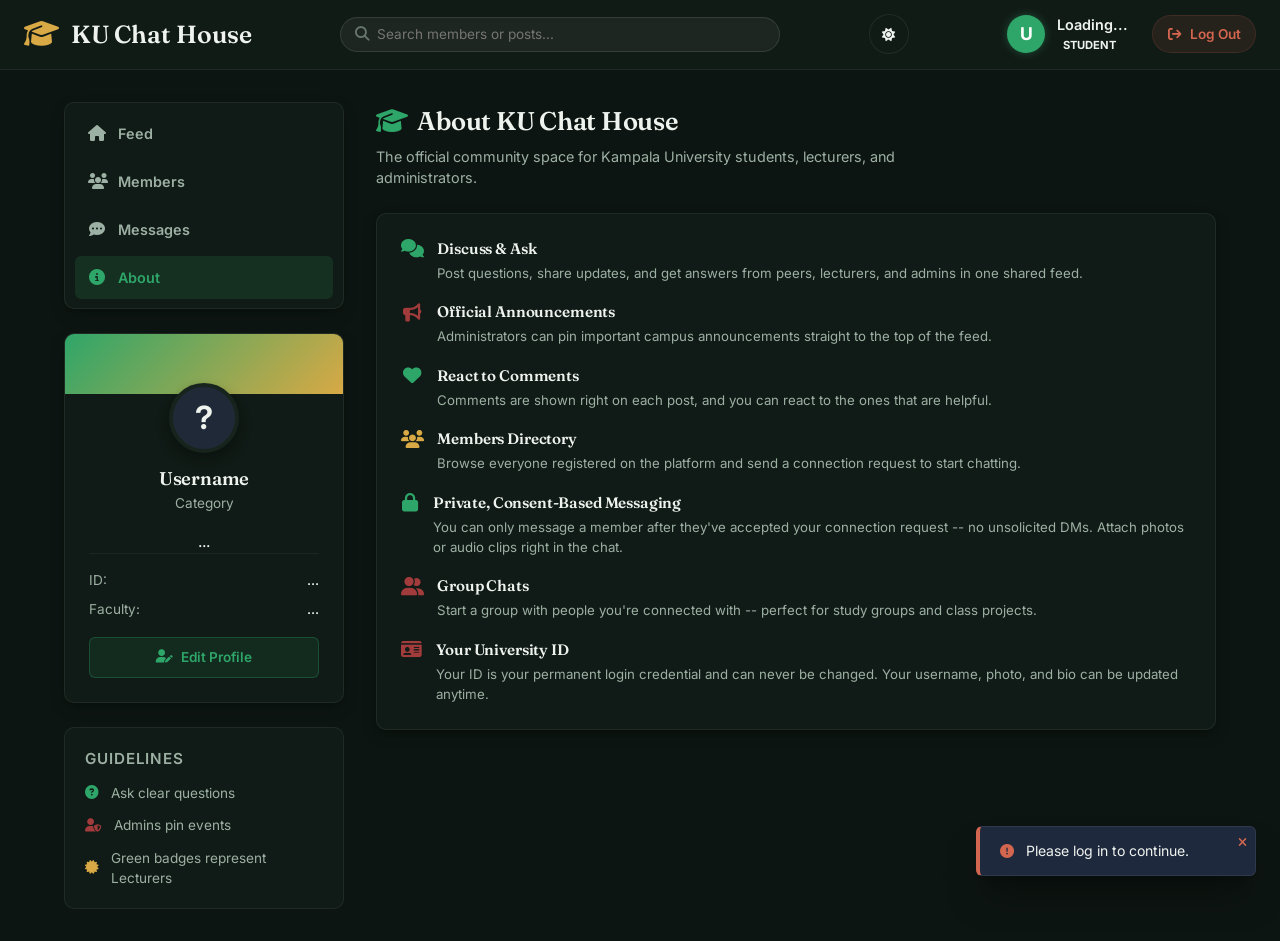
==== commit 7efcdd3c: "Add files via upload" ====
--- a/frontend/about.html
+++ b/frontend/about.html
@@ -36,7 +36,7 @@
             <button class="theme-toggle" id="theme-toggle" type="button" onclick="toggleTheme()" title="Toggle dark/light mode" aria-label="Toggle dark/light mode"><i class="fa-solid fa-moon"></i></button>
 
             <div class="nav-profile-menu">
-                <div class="user-mini-profile clickable" onclick="openProfileModal()" title="Edit Profile">
+                <div class="user-mini-profile clickable" onclick="window.location.href='/profile'" title="My Profile">
                     <div class="user-avatar" id="nav-avatar">U</div>
                     <div class="user-meta-info">
                         <span class="user-name" id="nav-username">Loading...</span>
@@ -72,7 +72,7 @@
             <div class="profile-card">
                 <div class="profile-header-glow"></div>
                 <div class="profile-details">
-                    <div class="profile-avatar-large clickable" id="sidebar-avatar" onclick="openProfileModal()" title="Edit Profile">?</div>
+                    <div class="profile-avatar-large clickable" id="sidebar-avatar" onclick="window.location.href='/profile'" title="My Profile">?</div>
                     <h3 id="sidebar-username">Username</h3>
                     <p class="profile-role" id="sidebar-role">Category</p>
                     <p class="profile-bio" id="sidebar-bio">...</p>
@@ -90,9 +90,9 @@
                         </div>
                     </div>
 
-                    <button class="edit-profile-btn" onclick="openProfileModal()">
+                    <a class="edit-profile-btn" href="/profile">
                         <i class="fa-solid fa-user-pen"></i> Edit Profile
-                    </button>
+                    </a>
                 </div>
             </div>
             
@@ -167,55 +167,6 @@
         </main>
     </div>
 
-    <!-- Edit Profile Modal -->
-    <div class="modal-overlay" id="profile-modal">
-        <div class="modal-card scale-in">
-            <div class="modal-header">
-                <i class="fa-solid fa-user-pen modal-icon text-indigo"></i>
-                <h2>Edit Profile</h2>
-                <p>Update your display photo and username. Your University ID can never be changed.</p>
-            </div>
-
-            <form id="profile-form" onsubmit="handleSaveProfile(event)">
-                <div class="profile-photo-edit">
-                    <div class="profile-photo-edit-frame">
-                        <img id="profile-photo-preview" src="" alt="Profile Photo" style="display:none;">
-                        <div id="profile-photo-placeholder" class="profile-avatar-large">?</div>
-                    </div>
-                    <input type="file" id="profile-photo-input" accept="image/*" style="display:none;" onchange="handleAvatarFileSelected(event)">
-                    <label for="profile-photo-input" class="upload-photo-btn">
-                        <i class="fa-solid fa-camera"></i> Change Photo
-                    </label>
-                </div>
-
-                <div class="input-group">
-                    <label for="profile-username-input"><i class="fa-solid fa-user"></i> Username</label>
-                    <input type="text" id="profile-username-input" placeholder="Your display name" required minlength="3">
-                </div>
-
-                <div class="input-group">
-                    <label for="profile-bio-input">
-                        <i class="fa-solid fa-pen-nib"></i> Bio
-                        <span class="char-counter" id="profile-bio-count">0/280</span>
-                    </label>
-                    <textarea id="profile-bio-input" class="profile-bio-textarea" maxlength="280"
-                              placeholder="Tell people a bit about yourself -- your interests, what you study, anything you'd like others to know."
-                              oninput="handleBioInput(event)"></textarea>
-                </div>
-
-                <div class="input-group">
-                    <label><i class="fa-solid fa-id-card"></i> University ID <span class="locked-tag"><i class="fa-solid fa-lock"></i> Locked</span></label>
-                    <input type="text" id="profile-id-display" disabled>
-                </div>
-
-                <div class="modal-actions">
-                    <button type="button" class="cancel-btn" onclick="closeProfileModal()">Cancel</button>
-                    <button type="submit" class="submit-btn bg-indigo">Save Changes <i class="fa-solid fa-floppy-disk"></i></button>
-                </div>
-            </form>
-        </div>
-    </div>
-
     <!-- Toast Notifications Area -->
     <div id="toast-container" class="toast-container"></div>
 
--- a/frontend/style.css
+++ b/frontend/style.css
@@ -346,6 +346,12 @@
     flex-direction: column;
     gap: 0.5rem;
     text-align: left;
+}
+
+.field-hint {
+    font-size: 0.72rem;
+    color: var(--auth-text-secondary, var(--text-muted));
+    margin-top: -0.15rem;
 }
 
 .locked-tag {
@@ -697,9 +703,37 @@
 @media (max-width: 900px) {
     .app-layout {
         grid-template-columns: 1fr;
+        gap: 1.5rem;
+        padding: 0 1rem;
     }
     .sidebar {
         display: none; /* Hide sidebar on mobile/tablet to save space */
+    }
+}
+
+/* Extra breathing room + narrower padding for phones, so post cards get
+   more usable width and never crowd/overlap each other or the nav. */
+@media (max-width: 600px) {
+    .app-layout {
+        margin: 1rem auto;
+        padding: 0 0.75rem;
+    }
+    .feed-content {
+        gap: 1.25rem;
+    }
+    .posts-container,
+    .announcements-container {
+        gap: 1rem;
+    }
+    .post-item,
+    .create-post-card {
+        padding: 1rem;
+    }
+    .post-meta-header {
+        flex-wrap: wrap;
+    }
+    .post-action-controls {
+        margin-left: auto;
     }
 }
 
@@ -1062,6 +1096,19 @@
 /* ==========================================================================
    FEED POST ITEMS
    ========================================================================== */
+/* Feed + Announcements lists -- each post is appended as a direct child
+   article with no spacing of its own, so the containers must supply the
+   gap between cards. Without this, posts sit flush against each other
+   (and the slight rotation on pinned announcement cards makes them visibly
+   overlap their neighbors), which is most noticeable on narrow/mobile
+   screens where every card spans the full width. */
+.posts-container,
+.announcements-container {
+    display: flex;
+    flex-direction: column;
+    gap: 1.25rem;
+}
+
 .post-item {
     background: var(--card-bg);
     border: 1px solid var(--card-border);
@@ -1073,6 +1120,7 @@
     gap: 1rem;
     position: relative;
     transition: var(--transition);
+    min-width: 0; /* allow long usernames/content to wrap instead of overflowing */
 }
 
 .post-item:hover {
@@ -1114,17 +1162,30 @@
     display: flex;
     justify-content: space-between;
     align-items: flex-start;
+    gap: 0.75rem;
 }
 
 .author-info-block {
     display: flex;
     align-items: center;
     gap: 0.75rem;
+    min-width: 0; /* let the name/date column shrink+wrap instead of pushing into the edit/delete icons */
+    flex: 1 1 auto;
+}
+
+.post-action-controls {
+    flex-shrink: 0;
 }
 
 .author-details {
     display: flex;
     flex-direction: column;
+    min-width: 0;
+}
+
+.author-username,
+.post-subtext {
+    overflow-wrap: anywhere;
 }
 
 .author-name-row {
@@ -2119,6 +2180,13 @@
     align-items: center;
     gap: 0.75rem;
     min-width: 0;
+    color: inherit;
+    text-decoration: none;
+    flex: 1 1 auto;
+}
+
+.member-info:hover .member-username {
+    color: var(--primary);
 }
 
 .member-text {
@@ -2738,3 +2806,121 @@
 .staff-directory-btn{width:100%;background:transparent;color:var(--text-secondary);text-align:left;} .staff-directory-btn:hover{color:var(--text-primary);background:var(--card-hover);} .staff-directory-card{max-width:620px;width:calc(100% - 2rem);max-height:90vh;overflow-y:auto;} .staff-form{display:grid;grid-template-columns:1fr 1fr;gap:.75rem;} .staff-form .submit-btn{grid-column:1/-1;} .staff-list{margin-top:1rem;display:grid;gap:.5rem;} .staff-row{display:grid;grid-template-columns:1fr 1.4fr auto;gap:.5rem;align-items:center;padding:.7rem;border:1px solid var(--card-border);border-radius:var(--radius-sm);background:var(--input-bg);} .staff-row small{grid-column:1/-1;color:var(--text-muted);}
 [data-theme="dark"] .auth-page{--auth-bg:#0d1512;--auth-card-bg:rgba(19,29,24,.92);--auth-label:#d8a945;--auth-title:#63c889;--auth-accent:#2fa669;--auth-accent-hover:#268a57;--auth-input-border:rgba(205,224,210,.13);--auth-text:#eef3ee;--auth-text-secondary:#9db0a4;--bg-main:var(--auth-bg);--card-bg:var(--auth-card-bg);--card-border:rgba(205,224,210,.08);--input-bg:rgba(13,21,18,.85);--input-border:var(--auth-input-border);--text-primary:var(--auth-text);--text-secondary:var(--auth-text-secondary);--text-muted:#67766d;}
 @media(max-width:600px){.staff-form{grid-template-columns:1fr;}.staff-form .submit-btn{grid-column:auto;}.staff-row{grid-template-columns:1fr;}}
+
+/* ==========================================================================
+   PROFILE PAGE (/profile) -- replaces the old "edit profile" modal with a
+   real standalone page, plus a read-only card for viewing another member's
+   profile (/profile?id=...), Facebook-style.
+   ========================================================================== */
+.profile-page-card {
+    background: var(--card-bg);
+    border: 1px solid var(--card-border);
+    border-radius: var(--radius-md);
+    padding: 1.75rem;
+    box-shadow: var(--shadow-md);
+    max-width: 520px;
+    margin: 0 auto;
+    width: 100%;
+}
+
+.profile-page-header {
+    margin-bottom: 1.5rem;
+}
+
+.profile-page-header p {
+    margin-bottom: 0;
+}
+
+.profile-page-actions {
+    justify-content: flex-end;
+}
+
+.back-to-members-link {
+    display: inline-flex;
+    align-items: center;
+    gap: 0.5rem;
+    color: var(--text-secondary);
+    font-size: 0.85rem;
+    font-weight: 600;
+    margin-bottom: 1.25rem;
+}
+
+.back-to-members-link:hover {
+    color: var(--primary);
+}
+
+.member-profile-hero {
+    display: flex;
+    flex-direction: column;
+    align-items: center;
+    text-align: center;
+    gap: 0.5rem;
+}
+
+.member-profile-avatar {
+    width: 96px;
+    height: 96px;
+    border-radius: 50%;
+    background-color: var(--primary);
+    color: white;
+    font-weight: 700;
+    font-size: 2.25rem;
+    display: flex;
+    justify-content: center;
+    align-items: center;
+    text-transform: uppercase;
+    margin-bottom: 0.5rem;
+    box-shadow: 0 0 0 4px rgba(47, 166, 105, 0.15);
+    overflow: hidden;
+}
+
+.member-profile-avatar.has-photo img {
+    width: 100%;
+    height: 100%;
+    object-fit: cover;
+}
+
+.member-profile-name {
+    font-family: 'Fraunces', serif;
+    font-size: 1.4rem;
+}
+
+.member-profile-badge {
+    margin: 0.15rem 0 0.5rem;
+}
+
+.member-profile-faculty {
+    color: var(--text-secondary);
+    font-size: 0.9rem;
+    display: flex;
+    align-items: center;
+    gap: 0.4rem;
+}
+
+.member-profile-bio {
+    color: var(--text-primary);
+    font-size: 0.92rem;
+    max-width: 380px;
+    margin: 0.5rem 0 1rem;
+    line-height: 1.5;
+}
+
+.member-profile-bio.bio-empty {
+    color: var(--text-muted);
+    font-style: italic;
+}
+
+.member-profile-actions {
+    display: flex;
+    gap: 0.75rem;
+}
+
+[data-theme="light"] .profile-page-card,
+[data-theme="light"] .member-profile-hero { background-color: var(--card-bg); border-color: var(--card-border); }
+
+@media (max-width: 600px) {
+    .profile-page-card {
+        padding: 1.25rem;
+        max-width: 100%;
+    }
+}
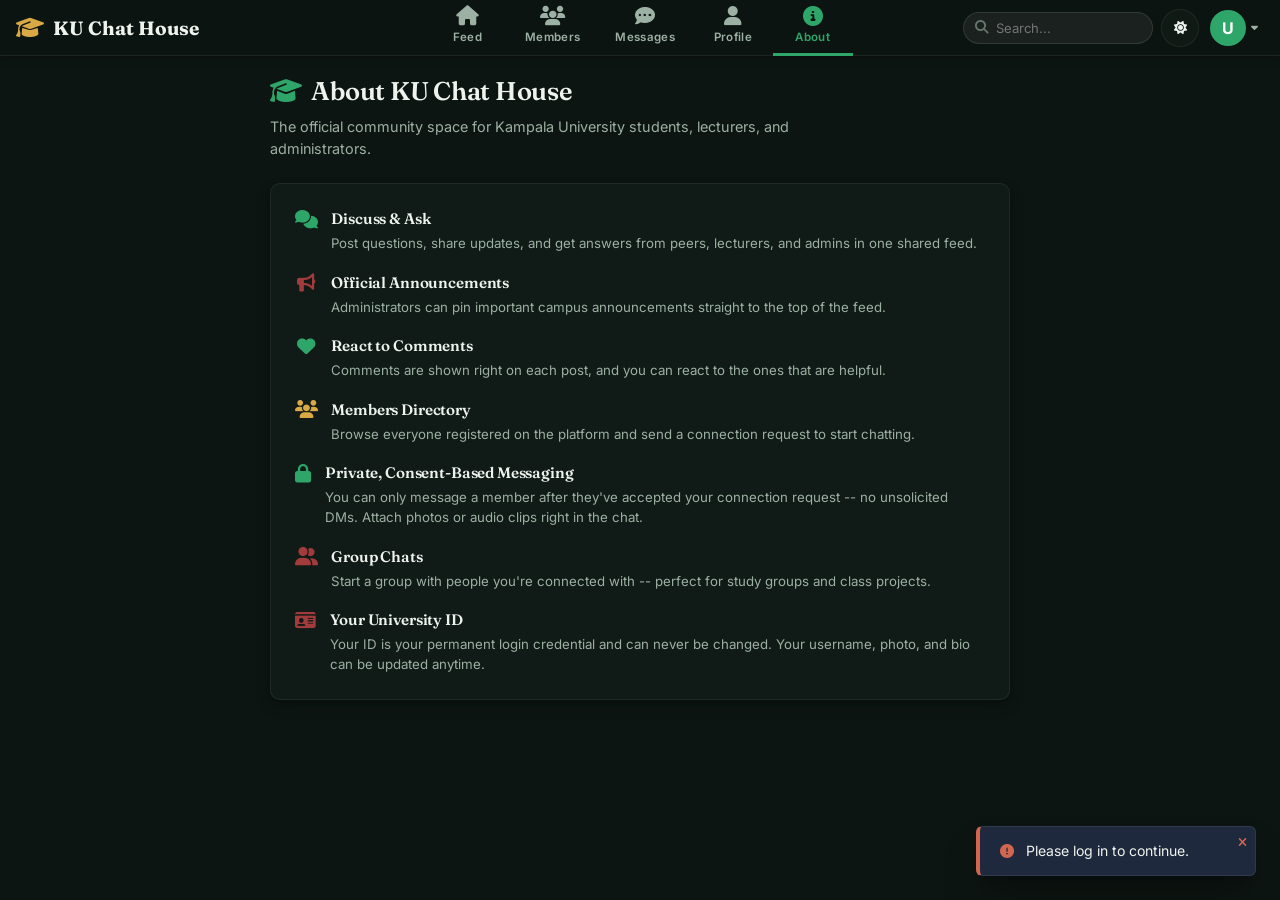
==== commit 9f3a2565: "Add files via upload" ====
--- a/frontend/about.html
+++ b/frontend/about.html
@@ -17,94 +17,84 @@
     <!-- Navigation Bar -->
     <nav class="main-nav">
         <div class="nav-container">
-            <div class="brand">
+
+            <!-- Left: Brand -->
+            <a class="brand" href="/feed">
                 <i class="fa-solid fa-graduation-cap"></i>
                 <span>KU Chat House</span>
+            </a>
+
+            <!-- Centre: Nav links -->
+            <div class="nav-links">
+                <a href="/feed" class="nav-link" data-page="feed" title="Feed">
+                    <i class="fa-solid fa-house"></i>
+                    <span>Feed</span>
+                </a>
+                <a href="/members" class="nav-link" data-page="members" title="Members">
+                    <i class="fa-solid fa-users"></i>
+                    <span>Members</span>
+                </a>
+                <a href="/messages" class="nav-link" data-page="messages" title="Messages">
+                    <i class="fa-solid fa-comment-dots"></i>
+                    <span>Messages</span>
+                    <span class="nav-badge" id="requests-badge" style="display:none;">0</span>
+                </a>
+                <a href="/profile" class="nav-link" data-page="profile" title="Profile">
+                    <i class="fa-solid fa-user"></i>
+                    <span>Profile</span>
+                </a>
+                <a href="/about" class="nav-link active" data-page="about" title="About">
+                    <i class="fa-solid fa-circle-info"></i>
+                    <span>About</span>
+                </a>
             </div>
 
-            <div class="nav-search" id="nav-search">
-                <i class="fa-solid fa-magnifying-glass"></i>
-                <input type="text" id="global-search-input" placeholder="Search members or posts..."
-                       oninput="handleGlobalSearchInput(event)"
-                       onfocus="handleGlobalSearchFocus()">
-                <button type="button" class="clear-search-btn" id="clear-search-btn" style="display:none;" onclick="clearGlobalSearch()" title="Clear search">
-                    <i class="fa-solid fa-xmark"></i>
-                </button>
-                <div class="search-results-dropdown" id="search-results-dropdown"></div>
+            <!-- Right: Search + Theme + Avatar -->
+            <div class="nav-right">
+                <div class="nav-search" id="nav-search">
+                    <i class="fa-solid fa-magnifying-glass"></i>
+                    <input type="text" id="global-search-input" placeholder="Search..."
+                           oninput="handleGlobalSearchInput(event)"
+                           onfocus="handleGlobalSearchFocus()">
+                    <button type="button" class="clear-search-btn" id="clear-search-btn" style="display:none;" onclick="clearGlobalSearch()" title="Clear">
+                        <i class="fa-solid fa-xmark"></i>
+                    </button>
+                    <div class="search-results-dropdown" id="search-results-dropdown"></div>
+                </div>
+
+                <button class="theme-toggle" id="theme-toggle" type="button" onclick="toggleTheme()" title="Toggle dark/light mode" aria-label="Toggle dark/light mode"><i class="fa-solid fa-moon"></i></button>
+
+                <!-- Avatar + dropdown -->
+                <div class="nav-avatar-wrap" id="nav-avatar-wrap">
+                    <button class="nav-avatar-btn" id="nav-avatar-btn" onclick="toggleNavDropdown()" aria-label="Account menu">
+                        <div class="user-avatar" id="nav-avatar">U</div>
+                        <i class="fa-solid fa-caret-down nav-caret"></i>
+                    </button>
+                    <div class="nav-dropdown" id="nav-dropdown">
+                        <div class="nav-dropdown-profile">
+                            <div class="nav-drop-avatar" id="nav-drop-avatar">U</div>
+                            <div class="nav-drop-info">
+                                <span class="nav-drop-name" id="nav-username">Loading...</span>
+                                <span class="user-role-badge" id="nav-role">Student</span>
+                                <span class="nav-drop-id" id="nav-drop-id"></span>
+                            </div>
+                        </div>
+                        <div class="nav-dropdown-divider"></div>
+                        <a href="/profile" class="nav-dropdown-item">
+                            <i class="fa-solid fa-user-pen"></i> Edit Profile
+                        </a>
+                        <button class="nav-dropdown-item nav-dropdown-logout" onclick="handleLogout()">
+                            <i class="fa-solid fa-arrow-right-from-bracket"></i> Log Out
+                        </button>
+                    </div>
+                </div>
             </div>
 
-            <button class="theme-toggle" id="theme-toggle" type="button" onclick="toggleTheme()" title="Toggle dark/light mode" aria-label="Toggle dark/light mode"><i class="fa-solid fa-moon"></i></button>
-
-            <div class="nav-profile-menu">
-                <div class="user-mini-profile clickable" onclick="window.location.href='/profile'" title="My Profile">
-                    <div class="user-avatar" id="nav-avatar">U</div>
-                    <div class="user-meta-info">
-                        <span class="user-name" id="nav-username">Loading...</span>
-                        <span class="user-role-badge" id="nav-role">Student</span>
-                    </div>
-                </div>
-                <button class="logout-btn" onclick="handleLogout()" title="Sign Out">
-                    <i class="fa-solid fa-arrow-right-from-bracket"></i> <span>Log Out</span>
-                </button>
-            </div>
         </div>
     </nav>
 
     <!-- Main Content Layout -->
     <div class="app-layout">
-        <aside class="sidebar">
-            <nav class="sidebar-menu">
-                <a href="/feed" class="sidebar-menu-item" data-page="feed">
-                    <i class="fa-solid fa-house"></i> Feed
-                </a>
-                <a href="/members" class="sidebar-menu-item" data-page="members">
-                    <i class="fa-solid fa-users"></i> Members
-                </a>
-                <a href="/messages" class="sidebar-menu-item" data-page="messages">
-                    <i class="fa-solid fa-comment-dots"></i> Messages
-                    <span class="badge-count" id="requests-badge" style="display:none;">0</span>
-                </a>
-                <a href="/about" class="sidebar-menu-item active" data-page="about">
-                    <i class="fa-solid fa-circle-info"></i> About
-                </a>
-            </nav>
-
-            <div class="profile-card">
-                <div class="profile-header-glow"></div>
-                <div class="profile-details">
-                    <div class="profile-avatar-large clickable" id="sidebar-avatar" onclick="window.location.href='/profile'" title="My Profile">?</div>
-                    <h3 id="sidebar-username">Username</h3>
-                    <p class="profile-role" id="sidebar-role">Category</p>
-                    <p class="profile-bio" id="sidebar-bio">...</p>
-                    
-                    <hr class="sidebar-divider">
-                    
-                    <div class="profile-meta-list">
-                        <div class="meta-item">
-                            <span class="meta-label">ID:</span>
-                            <span class="meta-val" id="sidebar-id">...</span>
-                        </div>
-                        <div class="meta-item">
-                            <span class="meta-label">Faculty:</span>
-                            <span class="meta-val" id="sidebar-faculty">...</span>
-                        </div>
-                    </div>
-
-                    <a class="edit-profile-btn" href="/profile">
-                        <i class="fa-solid fa-user-pen"></i> Edit Profile
-                    </a>
-                </div>
-            </div>
-            
-            <div class="quick-links">
-                <h4>Guidelines</h4>
-                <ul>
-                    <li><i class="fa-solid fa-circle-question text-indigo"></i> Ask clear questions</li>
-                    <li><i class="fa-solid fa-user-shield text-amber"></i> Admins pin events</li>
-                    <li><i class="fa-solid fa-certificate text-emerald"></i> Green badges represent Lecturers</li>
-                </ul>
-            </div>
-        </aside>
         <main class="page-content">
             <div class="page-header">
                 <div>
--- a/frontend/style.css
+++ b/frontend/style.css
@@ -569,226 +569,122 @@
 /* ==========================================================================
    MAIN SOCIAL LAYOUT
    ========================================================================== */
+/* ==========================================================================
+   FEED PAGE WRAPPER
+   ========================================================================== */
 .feed-page {
     background-color: var(--bg-main);
-    display: flex;
-    flex-direction: column;
-}
-
+}
+
+/* ==========================================================================
+   MAIN NAV — fixed Facebook-style top bar
+   Three zones: brand | nav-links (centred) | nav-right
+   ========================================================================== */
 .main-nav {
-    background-color: rgba(19, 29, 24, 0.85);
+    position: fixed;
+    top: 0;
+    left: 0;
+    right: 0;
+    z-index: 200;
+    height: 56px;
+    background-color: rgba(13, 21, 18, 0.96);
     border-bottom: 1px solid var(--card-border);
-    backdrop-filter: blur(12px);
-    -webkit-backdrop-filter: blur(12px);
-    position: sticky;
-    top: 0;
-    z-index: 100;
+    backdrop-filter: blur(14px);
+    -webkit-backdrop-filter: blur(14px);
+    box-shadow: 0 1px 8px rgba(0,0,0,0.35);
 }
 
 .nav-container {
-    max-width: 1300px;
+    max-width: 1400px;
+    height: 100%;
     margin: 0 auto;
-    padding: 0.85rem 1.5rem;
-    display: flex;
-    justify-content: space-between;
-    align-items: center;
-    gap: 1.5rem;
-}
-
-.main-nav .brand {
-    display: flex;
-    align-items: center;
-    gap: 0.75rem;
+    padding: 0 1rem;
+    display: grid;
+    grid-template-columns: 1fr auto 1fr;
+    align-items: center;
+    gap: 0.5rem;
+}
+
+/* ── Brand (left zone) ── */
+.brand {
+    display: flex;
+    align-items: center;
+    gap: 0.55rem;
     font-family: 'Fraunces', serif;
+    font-weight: 700;
+    font-size: 1.2rem;
+    color: var(--text-primary);
+    text-decoration: none;
+    flex-shrink: 0;
+    white-space: nowrap;
+}
+.brand:hover { text-decoration: none; color: var(--primary); }
+.brand i { color: var(--secondary); font-size: 1.4rem; }
+
+/* ── Nav links (centre zone) ── */
+.nav-links {
+    display: flex;
+    align-items: stretch;
+    height: 56px;
+    gap: 0;
+}
+
+.nav-link {
+    position: relative;
+    display: flex;
+    flex-direction: column;
+    align-items: center;
+    justify-content: center;
+    gap: 3px;
+    min-width: 80px;
+    padding: 0 1.1rem;
+    color: var(--text-secondary);
+    text-decoration: none;
+    font-size: 0.72rem;
     font-weight: 600;
-    font-size: 1.55rem;
-    flex-shrink: 0;
-}
-
-.main-nav .brand i {
-    color: var(--secondary);
-    font-size: 1.75rem;
-}
-
-.nav-profile-menu {
-    display: flex;
-    align-items: center;
-    gap: 1.5rem;
-    flex-shrink: 0;
-}
-
-.user-mini-profile {
-    display: flex;
-    align-items: center;
-    gap: 0.75rem;
-}
-
-.user-avatar {
-    width: 38px;
-    height: 38px;
-    background-color: var(--primary);
+    letter-spacing: 0.03em;
+    transition: color 0.18s;
+    border-bottom: 3px solid transparent;
+    white-space: nowrap;
+}
+
+.nav-link i {
+    font-size: 1.25rem;
+    display: block;
+}
+
+.nav-link:hover {
+    color: var(--text-primary);
+    text-decoration: none;
+    background: rgba(255,255,255,0.04);
+}
+
+.nav-link.active {
+    color: var(--primary);
+    border-bottom-color: var(--primary);
+}
+
+/* Notification badge on Messages link */
+.nav-badge {
+    position: absolute;
+    top: 8px;
+    right: 14px;
+    background: #d2664f;
     color: white;
+    font-size: 0.6rem;
     font-weight: 700;
-    border-radius: 50%;
-    display: flex;
+    min-width: 16px;
+    height: 16px;
+    padding: 0 4px;
+    border-radius: 8px;
+    display: inline-flex;
     justify-content: center;
     align-items: center;
-    text-transform: uppercase;
-    font-size: 1.1rem;
-    box-shadow: 0 0 8px rgba(47, 166, 105, 0.4);
-}
-
-.user-meta-info {
-    display: flex;
-    flex-direction: column;
-}
-
-.user-name {
-    font-size: 0.9rem;
-    font-weight: 600;
-}
-
-.user-role-badge {
-    font-size: 0.7rem;
-    font-weight: 700;
-    padding: 1px 6px;
-    border-radius: 4px;
-    width: fit-content;
-    text-transform: uppercase;
-    margin-top: 1px;
-}
-
-/* Logout Button -- icon + text label so its purpose is unambiguous */
-.logout-btn {
-    background-color: rgba(210, 102, 79, 0.1);
-    color: #d2664f;
-    border: 1px solid rgba(210, 102, 79, 0.15);
-    height: 38px;
-    padding: 0 0.9rem;
-    border-radius: 20px;
-    display: flex;
-    justify-content: center;
-    align-items: center;
-    gap: 0.5rem;
-    font-size: 0.85rem;
-    font-weight: 600;
-}
-
-.logout-btn span {
-    white-space: nowrap;
-}
-
-.logout-btn:hover {
-    background-color: #d2664f;
-    color: white;
-    box-shadow: 0 0 10px rgba(210, 102, 79, 0.4);
-}
-
-@media (max-width: 640px) {
-    .logout-btn span { display: none; }
-    .logout-btn { width: 38px; padding: 0; border-radius: 50%; }
-}
-
-/* App Core Layout */
-.app-layout {
-    max-width: 1200px;
-    margin: 2rem auto;
-    padding: 0 1.5rem;
-    display: grid;
-    grid-template-columns: 280px 1fr;
-    gap: 2rem;
-    width: 100%;
-}
-
-@media (max-width: 900px) {
-    .app-layout {
-        grid-template-columns: 1fr;
-        gap: 1.5rem;
-        padding: 0 1rem;
-    }
-    .sidebar {
-        display: none; /* Hide sidebar on mobile/tablet to save space */
-    }
-}
-
-/* Extra breathing room + narrower padding for phones, so post cards get
-   more usable width and never crowd/overlap each other or the nav. */
-@media (max-width: 600px) {
-    .app-layout {
-        margin: 1rem auto;
-        padding: 0 0.75rem;
-    }
-    .feed-content {
-        gap: 1.25rem;
-    }
-    .posts-container,
-    .announcements-container {
-        gap: 1rem;
-    }
-    .post-item,
-    .create-post-card {
-        padding: 1rem;
-    }
-    .post-meta-header {
-        flex-wrap: wrap;
-    }
-    .post-action-controls {
-        margin-left: auto;
-    }
-}
-
-/* Sidebar Styles */
-.sidebar {
-    display: flex;
-    flex-direction: column;
-    gap: 1.5rem;
-    position: sticky;
-    top: 5rem;
-    height: fit-content;
-}
-
-.sidebar-menu {
-    display: flex;
-    flex-direction: column;
-    gap: 0.35rem;
-    background: var(--card-bg);
-    border: 1px solid var(--card-border);
-    border-radius: var(--radius-md);
-    padding: 0.6rem;
-    box-shadow: var(--shadow-md);
-}
-
-.sidebar-menu-item {
-    display: flex;
-    align-items: center;
-    gap: 0.75rem;
-    padding: 0.65rem 0.85rem;
-    border-radius: var(--radius-sm);
-    color: var(--text-secondary);
-    font-size: 0.9rem;
-    font-weight: 600;
-    background: transparent;
-    position: relative;
-}
-
-.sidebar-menu-item i {
-    width: 18px;
-    text-align: center;
-    font-size: 1rem;
-}
-
-.sidebar-menu-item:hover {
-    background: rgba(255, 255, 255, 0.05);
-    color: var(--text-primary);
-}
-
-.sidebar-menu-item.active {
-    background: rgba(47, 166, 105, 0.15);
-    color: var(--primary);
-}
-
+    pointer-events: none;
+}
+
+/* Also keep .badge-count for messages sidebar tab badges */
 .badge-count {
-    margin-left: auto;
     background: #d2664f;
     color: white;
     font-size: 0.65rem;
@@ -802,117 +698,239 @@
     align-items: center;
 }
 
-.profile-card {
+/* ── Right zone: search + theme + avatar ── */
+.nav-right {
+    display: flex;
+    align-items: center;
+    justify-content: flex-end;
+    gap: 0.5rem;
+}
+
+/* ── Avatar button & dropdown ── */
+.nav-avatar-wrap {
+    position: relative;
+    flex-shrink: 0;
+}
+
+.nav-avatar-btn {
+    display: flex;
+    align-items: center;
+    gap: 5px;
+    background: none;
+    border: none;
+    cursor: pointer;
+    padding: 3px 6px 3px 3px;
+    border-radius: 20px;
+    transition: background 0.18s;
+    color: var(--text-secondary);
+}
+.nav-avatar-btn:hover {
+    background: rgba(255,255,255,0.07);
+    color: var(--text-primary);
+}
+
+.user-avatar {
+    width: 36px;
+    height: 36px;
+    background-color: var(--primary);
+    color: white;
+    font-weight: 700;
+    border-radius: 50%;
+    display: flex;
+    justify-content: center;
+    align-items: center;
+    text-transform: uppercase;
+    font-size: 1rem;
+    flex-shrink: 0;
+    overflow: hidden;
+}
+.user-avatar img { width: 100%; height: 100%; object-fit: cover; border-radius: 50%; }
+.user-avatar.has-photo { background: transparent; font-size: 0; }
+
+.nav-caret { font-size: 0.7rem; }
+
+/* Dropdown panel */
+.nav-dropdown {
+    display: none;
+    position: absolute;
+    top: calc(100% + 10px);
+    right: 0;
+    min-width: 240px;
     background: var(--card-bg);
     border: 1px solid var(--card-border);
     border-radius: var(--radius-md);
+    box-shadow: var(--shadow-lg);
+    z-index: 300;
     overflow: hidden;
-    position: relative;
-    box-shadow: var(--shadow-md);
-}
-
-.profile-header-glow {
-    height: 60px;
-    background: linear-gradient(135deg, var(--primary) 0%, var(--secondary) 100%);
-}
-
-.profile-details {
-    padding: 1.5rem;
-    display: flex;
-    flex-direction: column;
-    align-items: center;
-    position: relative;
-    margin-top: -35px;
-}
-
+    animation: dropIn 0.15s ease;
+}
+.nav-dropdown.open { display: block; }
+
+@keyframes dropIn {
+    from { opacity: 0; transform: translateY(-6px); }
+    to   { opacity: 1; transform: translateY(0); }
+}
+
+.nav-dropdown-profile {
+    display: flex;
+    align-items: center;
+    gap: 0.85rem;
+    padding: 1rem 1.1rem 0.9rem;
+}
+
+.nav-drop-avatar {
+    width: 46px;
+    height: 46px;
+    border-radius: 50%;
+    background-color: var(--primary);
+    color: white;
+    font-size: 1.3rem;
+    font-weight: 700;
+    display: flex;
+    align-items: center;
+    justify-content: center;
+    text-transform: uppercase;
+    flex-shrink: 0;
+    overflow: hidden;
+}
+.nav-drop-avatar img { width: 100%; height: 100%; object-fit: cover; border-radius: 50%; }
+.nav-drop-avatar.has-photo { background: transparent; font-size: 0; }
+
+.nav-drop-info {
+    display: flex;
+    flex-direction: column;
+    gap: 2px;
+    min-width: 0;
+}
+
+.nav-drop-name {
+    font-size: 0.95rem;
+    font-weight: 700;
+    color: var(--text-primary);
+    white-space: nowrap;
+    overflow: hidden;
+    text-overflow: ellipsis;
+}
+
+.nav-drop-id {
+    font-size: 0.72rem;
+    color: var(--text-muted);
+    font-family: monospace;
+}
+
+.nav-dropdown-divider {
+    height: 1px;
+    background: var(--card-border);
+    margin: 0.3rem 0;
+}
+
+.nav-dropdown-item {
+    display: flex;
+    align-items: center;
+    gap: 0.7rem;
+    padding: 0.65rem 1.1rem;
+    font-size: 0.88rem;
+    font-weight: 500;
+    color: var(--text-secondary);
+    text-decoration: none;
+    background: none;
+    border: none;
+    width: 100%;
+    text-align: left;
+    cursor: pointer;
+    transition: background 0.15s, color 0.15s;
+}
+.nav-dropdown-item:hover { background: rgba(255,255,255,0.05); color: var(--text-primary); text-decoration: none; }
+.nav-dropdown-logout { color: #d2664f; }
+.nav-dropdown-logout:hover { background: rgba(210,102,79,0.1); color: #d2664f; }
+
+/* ── role badge (shared) ── */
+.user-role-badge {
+    font-size: 0.68rem;
+    font-weight: 700;
+    padding: 1px 6px;
+    border-radius: 4px;
+    width: fit-content;
+    text-transform: uppercase;
+}
+
+/* ==========================================================================
+   APP LAYOUT — single-column centred, sits below fixed nav
+   ========================================================================== */
+.app-layout {
+    max-width: 780px;
+    margin: 0 auto;
+    padding: 72px 1.25rem 2rem;   /* 56px nav + 16px gap */
+    width: 100%;
+}
+
+/* Wide layout for messages page (needs more horizontal room) */
+.app-layout.layout-wide {
+    max-width: 1060px;
+}
+
+/* Centred narrow layout used on feed and profile pages */
+.page-centered {
+    max-width: 680px;
+    margin: 0 auto;
+    width: 100%;
+    display: flex;
+    flex-direction: column;
+    gap: 1.5rem;
+}
+
+/* ==========================================================================
+   RESPONSIVE — nav links collapse to icons-only below 760 px
+   ========================================================================== */
+@media (max-width: 960px) {
+    .brand span { display: none; }
+    .brand { font-size: 1.5rem; }
+}
+
+@media (max-width: 760px) {
+    .nav-link span { display: none; }
+    .nav-link { min-width: 44px; padding: 0 0.6rem; font-size: 0; }
+    .nav-link i { font-size: 1.3rem; }
+    .nav-badge { top: 6px; right: 4px; }
+}
+
+@media (max-width: 560px) {
+    .nav-container { padding: 0 0.5rem; gap: 0.25rem; }
+    .nav-right { gap: 0.3rem; }
+    .app-layout { padding-top: 66px; padding-left: 0.75rem; padding-right: 0.75rem; }
+}
+
+/* Phone: tighten post card padding */
+@media (max-width: 600px) {
+    .posts-container,
+    .announcements-container { gap: 1rem; }
+    .post-item,
+    .create-post-card { padding: 1rem; }
+    .post-meta-header { flex-wrap: wrap; }
+    .post-action-controls { margin-left: auto; }
+}
+
+/* ==========================================================================
+   PROFILE AVATAR (used on profile page, member cards)
+   ========================================================================== */
 .profile-avatar-large {
-    width: 70px;
-    height: 70px;
+    width: 80px;
+    height: 80px;
     border-radius: 50%;
-    background-color: #1f2937;
-    border: 4px solid #17241d;
+    background-color: var(--primary);
+    border: 3px solid var(--card-border);
     display: flex;
     justify-content: center;
     align-items: center;
     font-size: 2rem;
     font-weight: 700;
     text-transform: uppercase;
-    color: var(--text-primary);
+    color: white;
     box-shadow: var(--shadow-md);
-}
-
-.profile-details h3 {
-    margin-top: 0.75rem;
-    font-size: 1.15rem;
-}
-
-.profile-role {
-    font-size: 0.85rem;
-    color: var(--text-secondary);
-    margin-bottom: 1rem;
-}
-
-.sidebar-divider {
-    width: 100%;
-    border: none;
-    border-top: 1px solid rgba(255, 255, 255, 0.05);
-    margin-bottom: 1rem;
-}
-
-.profile-meta-list {
-    width: 100%;
-    display: flex;
-    flex-direction: column;
-    gap: 0.5rem;
-}
-
-.meta-item {
-    display: flex;
-    justify-content: space-between;
-    font-size: 0.85rem;
-}
-
-.meta-label {
-    color: var(--text-secondary);
-}
-
-.meta-val {
-    font-weight: 500;
-    text-align: right;
-    max-width: 160px;
-    word-break: break-all;
-}
-
-.quick-links {
-    background: var(--card-bg);
-    border: 1px solid var(--card-border);
-    border-radius: var(--radius-md);
-    padding: 1.25rem;
-}
-
-.quick-links h4 {
-    font-size: 0.95rem;
-    margin-bottom: 0.75rem;
-    text-transform: uppercase;
-    letter-spacing: 0.06em;
-    font-family: 'Inter', sans-serif;
-    color: var(--text-secondary);
-}
-
-.quick-links ul {
-    list-style: none;
-    display: flex;
-    flex-direction: column;
-    gap: 0.75rem;
-}
-
-.quick-links li {
-    font-size: 0.85rem;
-    display: flex;
-    align-items: center;
-    gap: 0.75rem;
-    color: var(--text-secondary);
-}
+    overflow: hidden;
+}
+.profile-avatar-large img { width: 100%; height: 100%; object-fit: cover; border-radius: 50%; }
+.profile-avatar-large.has-photo { background: transparent; }
 
 
 /* ==========================================================================
@@ -922,6 +940,7 @@
     display: flex;
     flex-direction: column;
     gap: 1.5rem;
+    width: 100%;
 }
 
 .create-post-card {
@@ -1961,50 +1980,56 @@
 }
 
 /* ==========================================================================
-   GLOBAL SEARCH BAR (nav)
+   GLOBAL SEARCH BAR (nav right zone)
    ========================================================================== */
 .nav-search {
     position: relative;
-    flex: 1;
-    max-width: 440px;
-    display: flex;
-    align-items: center;
+    width: 190px;
+    display: flex;
+    align-items: center;
+    flex-shrink: 1;
 }
 
 .nav-search > i {
     position: absolute;
-    left: 0.9rem;
+    left: 0.75rem;
     color: var(--text-muted);
-    font-size: 0.9rem;
+    font-size: 0.85rem;
     pointer-events: none;
 }
 
 .nav-search input {
     width: 100%;
-    padding: 0.55rem 2.25rem 0.55rem 2.25rem;
-    border-radius: 20px;
-    background: rgba(255, 255, 255, 0.05);
+    padding: 0.42rem 2rem 0.42rem 2rem;
+    border-radius: 18px;
+    background: rgba(255, 255, 255, 0.06);
     border: 1px solid var(--input-border);
-    font-size: 0.85rem;
+    font-size: 0.82rem;
     color: var(--text-primary);
+    transition: width 0.2s, background 0.2s;
 }
 
 .nav-search input:focus {
-    background: rgba(255, 255, 255, 0.08);
+    background: rgba(255, 255, 255, 0.09);
     border-color: var(--primary);
+    outline: none;
+    width: 220px;
 }
 
 .clear-search-btn {
     position: absolute;
-    right: 0.7rem;
+    right: 0.6rem;
     color: var(--text-muted);
-    width: 20px;
-    height: 20px;
+    width: 18px;
+    height: 18px;
     border-radius: 50%;
     display: flex;
     justify-content: center;
     align-items: center;
-    font-size: 0.75rem;
+    font-size: 0.72rem;
+    background: none;
+    border: none;
+    cursor: pointer;
 }
 
 .clear-search-btn:hover {
@@ -2016,15 +2041,16 @@
     display: none;
     position: absolute;
     top: calc(100% + 8px);
-    left: 0;
     right: 0;
-    background: #17241d;
+    left: auto;
+    width: 320px;
+    background: var(--card-bg);
     border: 1px solid var(--card-border);
     border-radius: var(--radius-md);
     box-shadow: var(--shadow-lg);
     max-height: 420px;
     overflow-y: auto;
-    z-index: 200;
+    z-index: 400;
     padding: 0.5rem;
 }
 
@@ -2061,7 +2087,8 @@
     font-size: 0.85rem;
 }
 
-@media (max-width: 900px) {
+/* Hide search bar on narrow screens — still accessible via members page */
+@media (max-width: 640px) {
     .nav-search { display: none; }
 }
 
@@ -2799,19 +2826,228 @@
 
 /* Light theme */
 [data-theme="light"] { --bg-main:#f3f7f4; --bg-second:#fff; --card-bg:rgba(255,255,255,.94); --card-hover:#f8fbf9; --card-border:rgba(20,55,38,.12); --input-bg:#fff; --input-border:#d8e2dc; --text-primary:#17221b; --text-secondary:#5d6c63; --text-muted:#7c8981; --shadow-sm:0 1px 2px rgba(20,55,38,.08); --shadow-md:0 6px 18px rgba(20,55,38,.10); --shadow-lg:0 24px 38px rgba(20,55,38,.14); }
-[data-theme="light"] .main-nav,[data-theme="light"] .sidebar,[data-theme="light"] .profile-card,[data-theme="light"] .create-post-card,[data-theme="light"] .post-card,[data-theme="light"] .member-row,[data-theme="light"] .chat-list,[data-theme="light"] .chat-window,[data-theme="light"] .about-card,[data-theme="light"] .auth-card,[data-theme="light"] .modal-card { background-color:var(--card-bg); border-color:var(--card-border); }
-[data-theme="light"] .sidebar,[data-theme="light"] .main-nav { box-shadow:var(--shadow-sm); }
+[data-theme="light"] .main-nav,[data-theme="light"] .nav-dropdown,[data-theme="light"] .create-post-card,[data-theme="light"] .post-card,[data-theme="light"] .member-row,[data-theme="light"] .chat-list,[data-theme="light"] .chat-window,[data-theme="light"] .about-card,[data-theme="light"] .auth-card,[data-theme="light"] .modal-card { background-color:var(--card-bg); border-color:var(--card-border); }
+[data-theme="light"] .main-nav { box-shadow:var(--shadow-sm); background-color: rgba(243,247,244,0.97); }
+[data-theme="light"] .nav-link { color: #5d6c63; }
+[data-theme="light"] .nav-link:hover { color: #17221b; background: rgba(0,0,0,0.04); }
+[data-theme="light"] .nav-link.active { color: var(--primary); }
+[data-theme="light"] .nav-avatar-btn:hover { background: rgba(0,0,0,0.06); }
 [data-theme="light"] ::-webkit-scrollbar-track {background:#eef3ef;} [data-theme="light"] ::-webkit-scrollbar-thumb {background:#c6d2ca;}
-.theme-toggle { width:40px;height:40px;border-radius:50%;display:inline-flex;align-items:center;justify-content:center;background:var(--card-bg);color:var(--text-primary);border:1px solid var(--card-border);margin-right:10px;flex:0 0 auto;} .theme-toggle:hover{transform:translateY(-1px);border-color:var(--primary);color:var(--primary);} .auth-theme-toggle{position:fixed;top:18px;right:18px;z-index:20;}
+.theme-toggle { width:38px;height:38px;border-radius:50%;display:inline-flex;align-items:center;justify-content:center;background:var(--card-bg);color:var(--text-primary);border:1px solid var(--card-border);flex:0 0 auto; } .theme-toggle:hover{transform:translateY(-1px);border-color:var(--primary);color:var(--primary);} .auth-theme-toggle{position:fixed;top:18px;right:18px;z-index:20;}
 .staff-directory-btn{width:100%;background:transparent;color:var(--text-secondary);text-align:left;} .staff-directory-btn:hover{color:var(--text-primary);background:var(--card-hover);} .staff-directory-card{max-width:620px;width:calc(100% - 2rem);max-height:90vh;overflow-y:auto;} .staff-form{display:grid;grid-template-columns:1fr 1fr;gap:.75rem;} .staff-form .submit-btn{grid-column:1/-1;} .staff-list{margin-top:1rem;display:grid;gap:.5rem;} .staff-row{display:grid;grid-template-columns:1fr 1.4fr auto;gap:.5rem;align-items:center;padding:.7rem;border:1px solid var(--card-border);border-radius:var(--radius-sm);background:var(--input-bg);} .staff-row small{grid-column:1/-1;color:var(--text-muted);}
 [data-theme="dark"] .auth-page{--auth-bg:#0d1512;--auth-card-bg:rgba(19,29,24,.92);--auth-label:#d8a945;--auth-title:#63c889;--auth-accent:#2fa669;--auth-accent-hover:#268a57;--auth-input-border:rgba(205,224,210,.13);--auth-text:#eef3ee;--auth-text-secondary:#9db0a4;--bg-main:var(--auth-bg);--card-bg:var(--auth-card-bg);--card-border:rgba(205,224,210,.08);--input-bg:rgba(13,21,18,.85);--input-border:var(--auth-input-border);--text-primary:var(--auth-text);--text-secondary:var(--auth-text-secondary);--text-muted:#67766d;}
 @media(max-width:600px){.staff-form{grid-template-columns:1fr;}.staff-form .submit-btn{grid-column:auto;}.staff-row{grid-template-columns:1fr;}}
 
 /* ==========================================================================
-   PROFILE PAGE (/profile) -- replaces the old "edit profile" modal with a
-   real standalone page, plus a read-only card for viewing another member's
-   profile (/profile?id=...), Facebook-style.
+   PROFILE PAGE (/profile) -- hero card + edit form
    ========================================================================== */
+
+/* ── Hero card ── */
+.profile-hero-card {
+    background: var(--card-bg);
+    border: 1px solid var(--card-border);
+    border-radius: var(--radius-lg);
+    overflow: hidden;
+    box-shadow: var(--shadow-md);
+    width: 100%;
+}
+
+.profile-cover {
+    height: 110px;
+    background: linear-gradient(135deg, var(--primary) 0%, var(--secondary) 100%);
+}
+
+.profile-hero-body {
+    display: flex;
+    flex-direction: column;
+    align-items: center;
+    padding: 0 1.75rem 1.75rem;
+    text-align: center;
+}
+
+/* ── Avatar with camera button ── */
+.profile-avatar-wrap {
+    position: relative;
+    margin-top: -48px;
+    margin-bottom: 0.9rem;
+}
+
+.profile-avatar-ring {
+    width: 96px;
+    height: 96px;
+    border-radius: 50%;
+    background-color: var(--primary);
+    border: 4px solid var(--card-bg);
+    display: flex;
+    justify-content: center;
+    align-items: center;
+    font-size: 2.4rem;
+    font-weight: 700;
+    color: white;
+    text-transform: uppercase;
+    box-shadow: var(--shadow-md);
+    overflow: hidden;
+    position: relative;
+}
+
+.profile-avatar-ring span {
+    display: flex;
+    align-items: center;
+    justify-content: center;
+    width: 100%;
+    height: 100%;
+    font-size: 2.4rem;
+}
+
+.profile-avatar-ring.has-photo span { display: none; }
+
+.profile-avatar-ring img {
+    width: 100%;
+    height: 100%;
+    object-fit: cover;
+    border-radius: 50%;
+}
+
+.profile-camera-btn {
+    position: absolute;
+    bottom: 2px;
+    right: 2px;
+    width: 30px;
+    height: 30px;
+    border-radius: 50%;
+    background: var(--primary);
+    color: white;
+    display: flex;
+    align-items: center;
+    justify-content: center;
+    font-size: 0.75rem;
+    cursor: pointer;
+    border: 2px solid var(--card-bg);
+    transition: background 0.18s;
+    z-index: 2;
+}
+.profile-camera-btn:hover { background: var(--primary-hover); }
+
+/* ── Name & badge ── */
+.profile-hero-name {
+    font-family: 'Fraunces', serif;
+    font-size: 1.5rem;
+    font-weight: 700;
+    margin-bottom: 0.3rem;
+    color: var(--text-primary);
+}
+
+/* ── Stats row ── */
+.profile-stats-row {
+    display: flex;
+    align-items: center;
+    gap: 1.25rem;
+    margin: 1rem 0 0.9rem;
+}
+
+.profile-stat {
+    display: flex;
+    flex-direction: column;
+    align-items: center;
+    gap: 2px;
+}
+
+.profile-stat-val {
+    font-size: 1.15rem;
+    font-weight: 700;
+    color: var(--text-primary);
+    line-height: 1;
+}
+
+.profile-stat-label {
+    font-size: 0.72rem;
+    font-weight: 600;
+    color: var(--text-muted);
+    text-transform: uppercase;
+    letter-spacing: 0.04em;
+    max-width: 130px;
+    text-align: center;
+    white-space: nowrap;
+    overflow: hidden;
+    text-overflow: ellipsis;
+}
+
+.profile-stat-divider {
+    width: 1px;
+    height: 32px;
+    background: var(--card-border);
+}
+
+/* ── Locked info chips ── */
+.profile-locked-row {
+    display: flex;
+    flex-wrap: wrap;
+    justify-content: center;
+    gap: 0.6rem;
+    margin-bottom: 1rem;
+}
+
+.profile-locked-chip {
+    display: inline-flex;
+    align-items: center;
+    gap: 0.4rem;
+    background: rgba(255,255,255,0.05);
+    border: 1px solid var(--card-border);
+    border-radius: 20px;
+    padding: 0.3rem 0.75rem;
+    font-size: 0.82rem;
+    font-weight: 600;
+    color: var(--text-secondary);
+    font-family: monospace;
+}
+
+.profile-lock-icon {
+    font-size: 0.65rem;
+    color: var(--text-muted);
+    margin-left: 2px;
+}
+
+/* ── Bio display ── */
+.profile-bio-display {
+    font-size: 0.92rem;
+    color: var(--text-secondary);
+    line-height: 1.6;
+    max-width: 480px;
+    margin: 0;
+}
+.profile-bio-display.bio-empty {
+    color: var(--text-muted);
+    font-style: italic;
+}
+
+/* ── Edit form card ── */
+.profile-edit-card {
+    background: var(--card-bg);
+    border: 1px solid var(--card-border);
+    border-radius: var(--radius-lg);
+    padding: 1.5rem 1.75rem;
+    box-shadow: var(--shadow-md);
+    width: 100%;
+    margin-top: 1.25rem;
+}
+
+.profile-edit-heading {
+    font-size: 1rem;
+    font-family: 'Inter', sans-serif;
+    font-weight: 700;
+    color: var(--text-primary);
+    margin-bottom: 1.25rem;
+    display: flex;
+    align-items: center;
+    gap: 0.5rem;
+}
+
+.profile-page-actions {
+    justify-content: flex-end;
+    margin-top: 0.25rem;
+}
+
+/* ── Old page-card (kept for member view) ── */
 .profile-page-card {
     background: var(--card-bg);
     border: 1px solid var(--card-border);
@@ -2823,18 +3059,6 @@
     width: 100%;
 }
 
-.profile-page-header {
-    margin-bottom: 1.5rem;
-}
-
-.profile-page-header p {
-    margin-bottom: 0;
-}
-
-.profile-page-actions {
-    justify-content: flex-end;
-}
-
 .back-to-members-link {
     display: inline-flex;
     align-items: center;
@@ -2844,10 +3068,7 @@
     font-weight: 600;
     margin-bottom: 1.25rem;
 }
-
-.back-to-members-link:hover {
-    color: var(--primary);
-}
+.back-to-members-link:hover { color: var(--primary); }
 
 .member-profile-hero {
     display: flex;
@@ -2873,54 +3094,26 @@
     box-shadow: 0 0 0 4px rgba(47, 166, 105, 0.15);
     overflow: hidden;
 }
-
-.member-profile-avatar.has-photo img {
-    width: 100%;
-    height: 100%;
-    object-fit: cover;
-}
-
-.member-profile-name {
-    font-family: 'Fraunces', serif;
-    font-size: 1.4rem;
-}
-
-.member-profile-badge {
-    margin: 0.15rem 0 0.5rem;
-}
-
-.member-profile-faculty {
-    color: var(--text-secondary);
-    font-size: 0.9rem;
-    display: flex;
-    align-items: center;
-    gap: 0.4rem;
-}
-
-.member-profile-bio {
-    color: var(--text-primary);
-    font-size: 0.92rem;
-    max-width: 380px;
-    margin: 0.5rem 0 1rem;
-    line-height: 1.5;
-}
-
-.member-profile-bio.bio-empty {
-    color: var(--text-muted);
-    font-style: italic;
-}
-
-.member-profile-actions {
-    display: flex;
-    gap: 0.75rem;
-}
-
-[data-theme="light"] .profile-page-card,
-[data-theme="light"] .member-profile-hero { background-color: var(--card-bg); border-color: var(--card-border); }
+.member-profile-avatar.has-photo img { width: 100%; height: 100%; object-fit: cover; }
+
+.member-profile-name { font-family: 'Fraunces', serif; font-size: 1.4rem; }
+.member-profile-badge { margin: 0.15rem 0 0.5rem; }
+.member-profile-faculty { color: var(--text-secondary); font-size: 0.9rem; display: flex; align-items: center; gap: 0.4rem; }
+.member-profile-bio { color: var(--text-primary); font-size: 0.92rem; max-width: 380px; margin: 0.5rem 0 1rem; line-height: 1.5; }
+.member-profile-bio.bio-empty { color: var(--text-muted); font-style: italic; }
+.member-profile-actions { display: flex; gap: 0.75rem; }
+
+[data-theme="light"] .profile-hero-card,
+[data-theme="light"] .profile-edit-card,
+[data-theme="light"] .profile-page-card { background-color: var(--card-bg); border-color: var(--card-border); }
+
+[data-theme="light"] .profile-locked-chip { background: rgba(0,0,0,0.04); }
+[data-theme="light"] .profile-avatar-ring { border-color: var(--card-bg); }
 
 @media (max-width: 600px) {
-    .profile-page-card {
-        padding: 1.25rem;
-        max-width: 100%;
-    }
-}
+    .profile-hero-body { padding: 0 1rem 1.25rem; }
+    .profile-edit-card { padding: 1.25rem; }
+    .profile-hero-name { font-size: 1.25rem; }
+    .profile-stats-row { gap: 0.9rem; }
+    .profile-locked-chip { font-size: 0.76rem; }
+}
